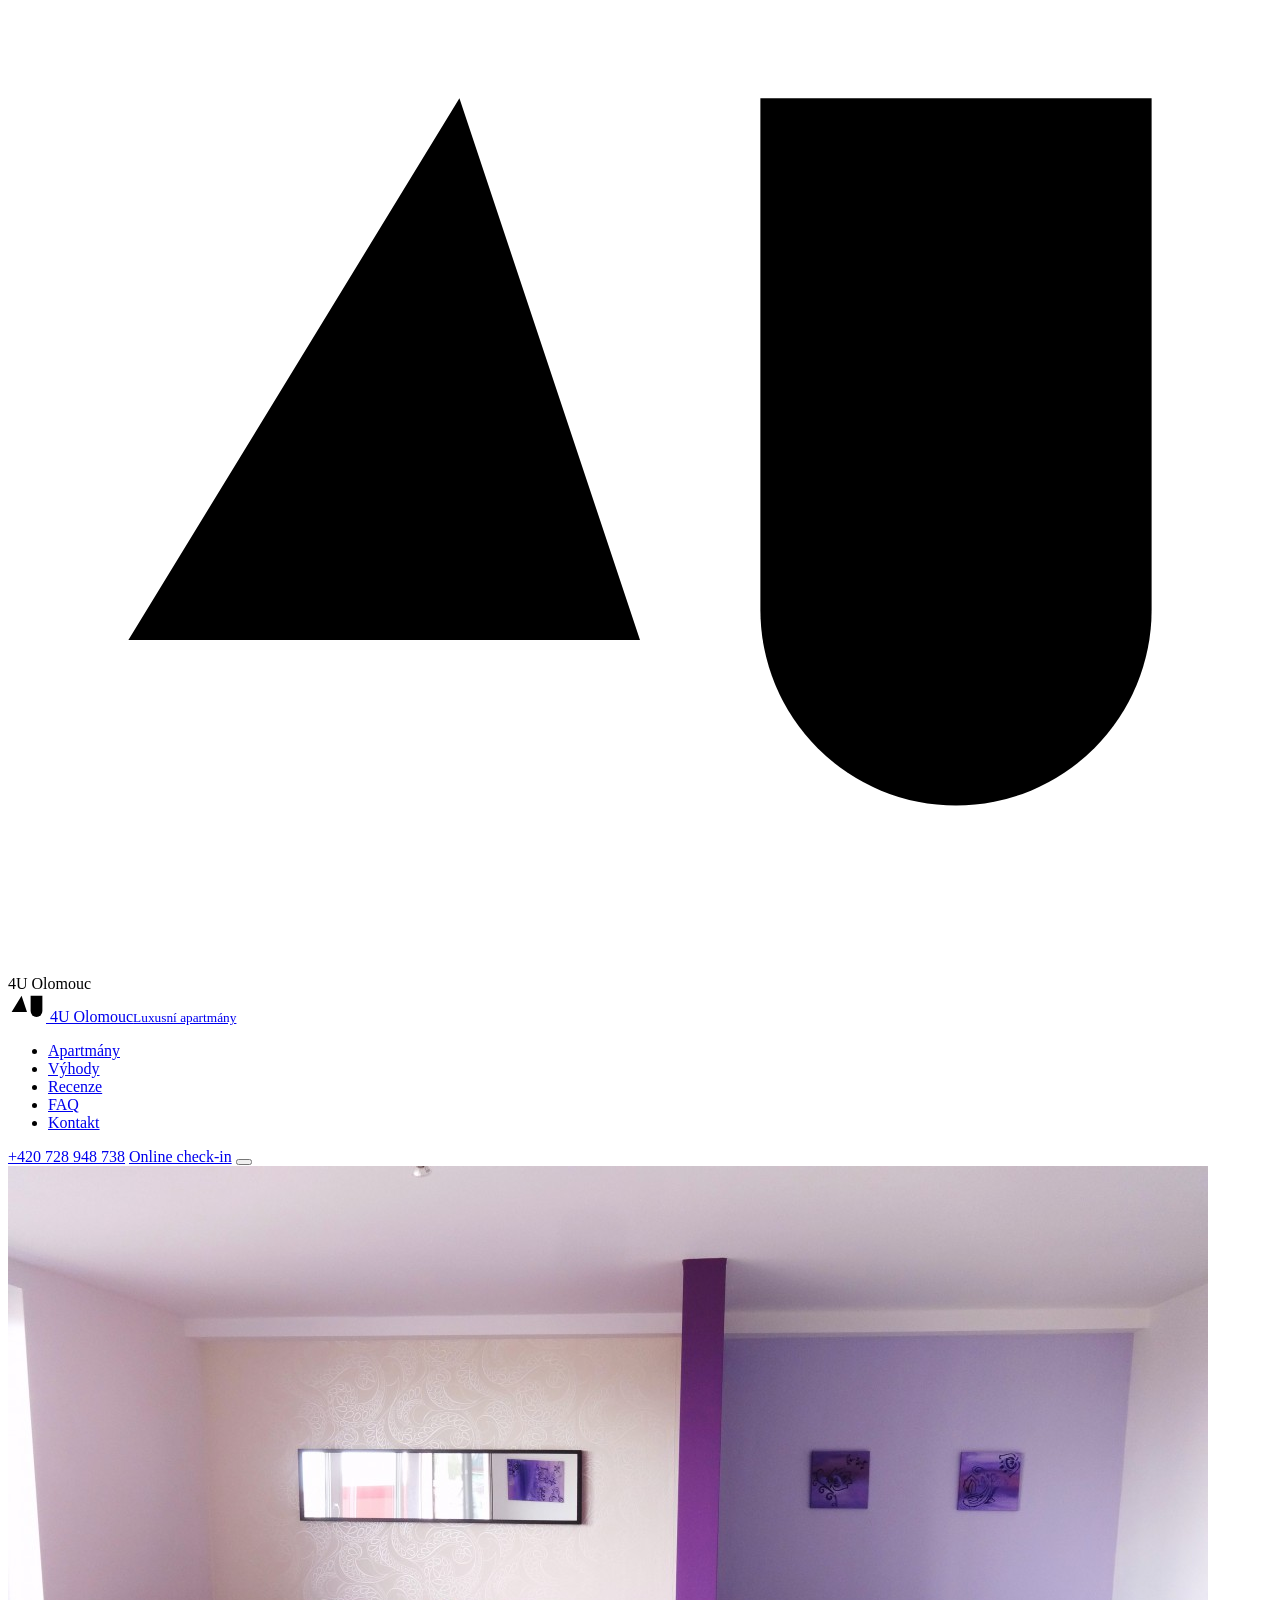
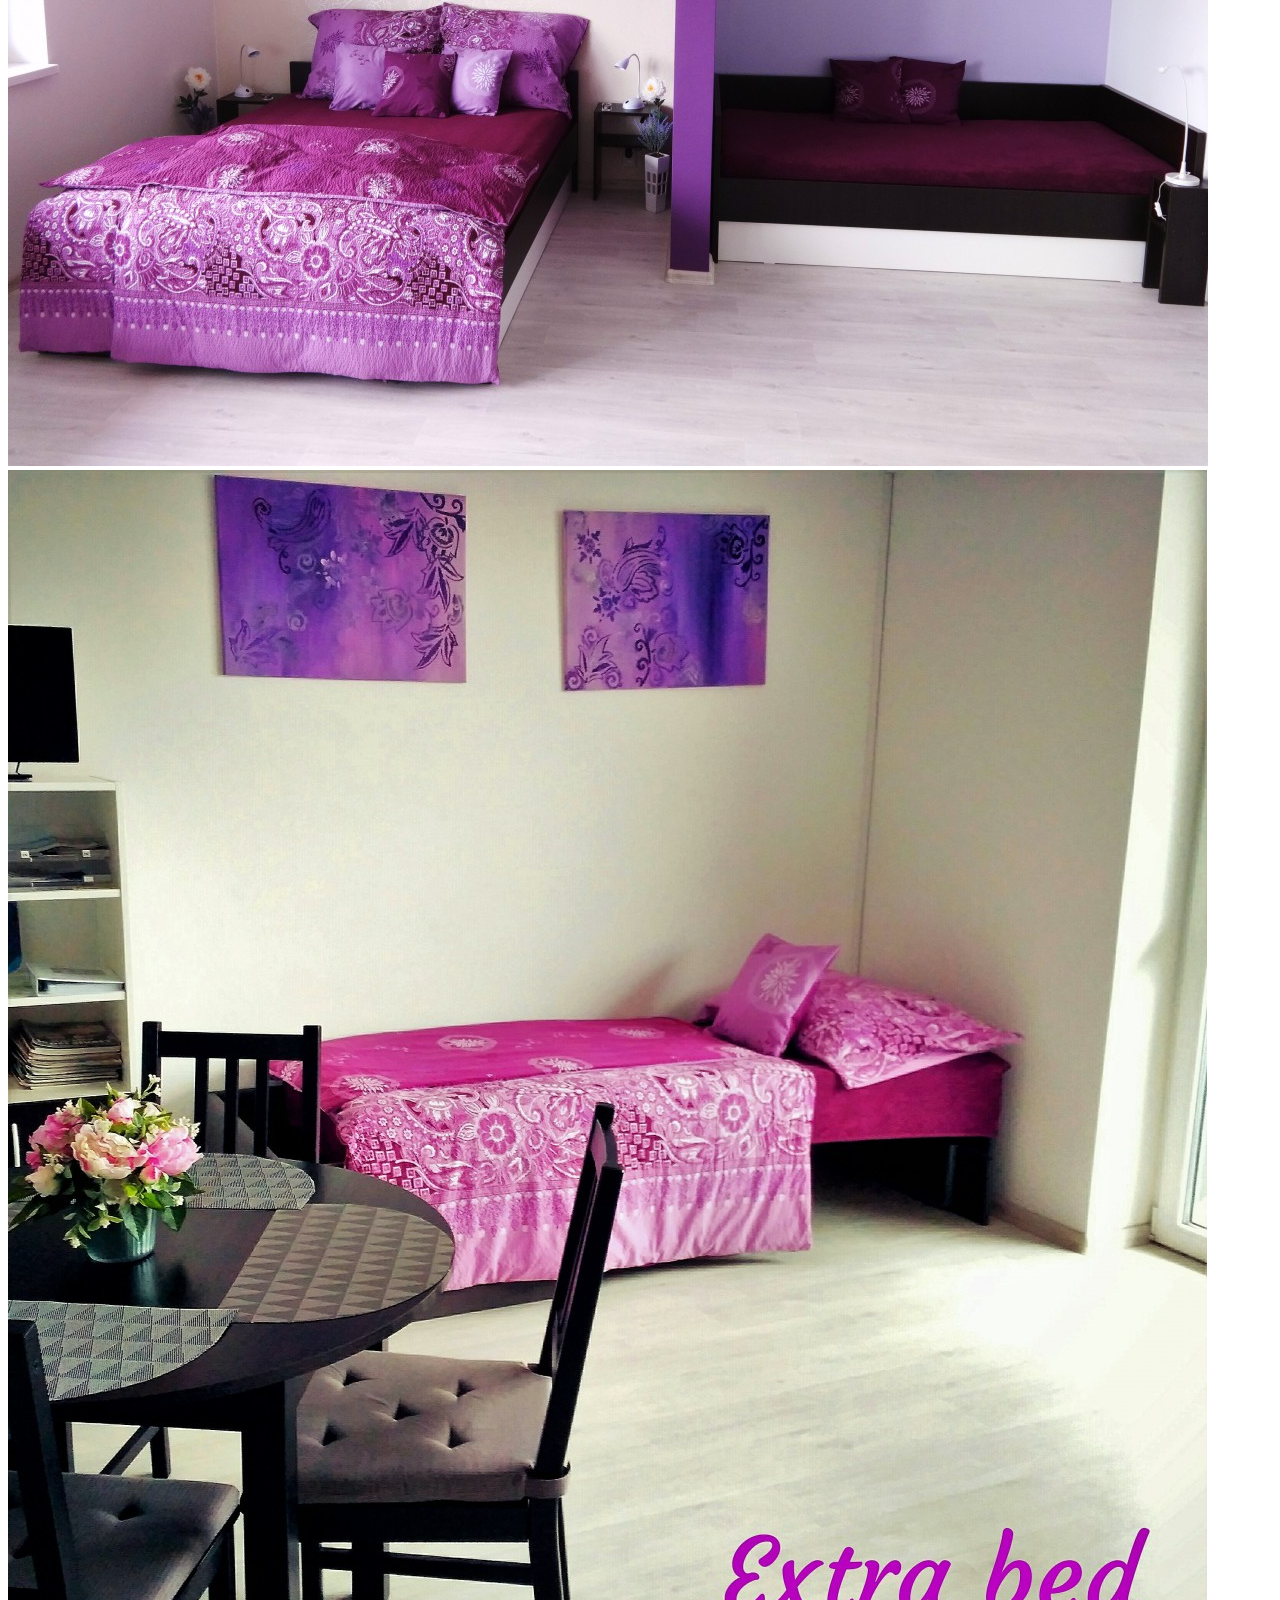
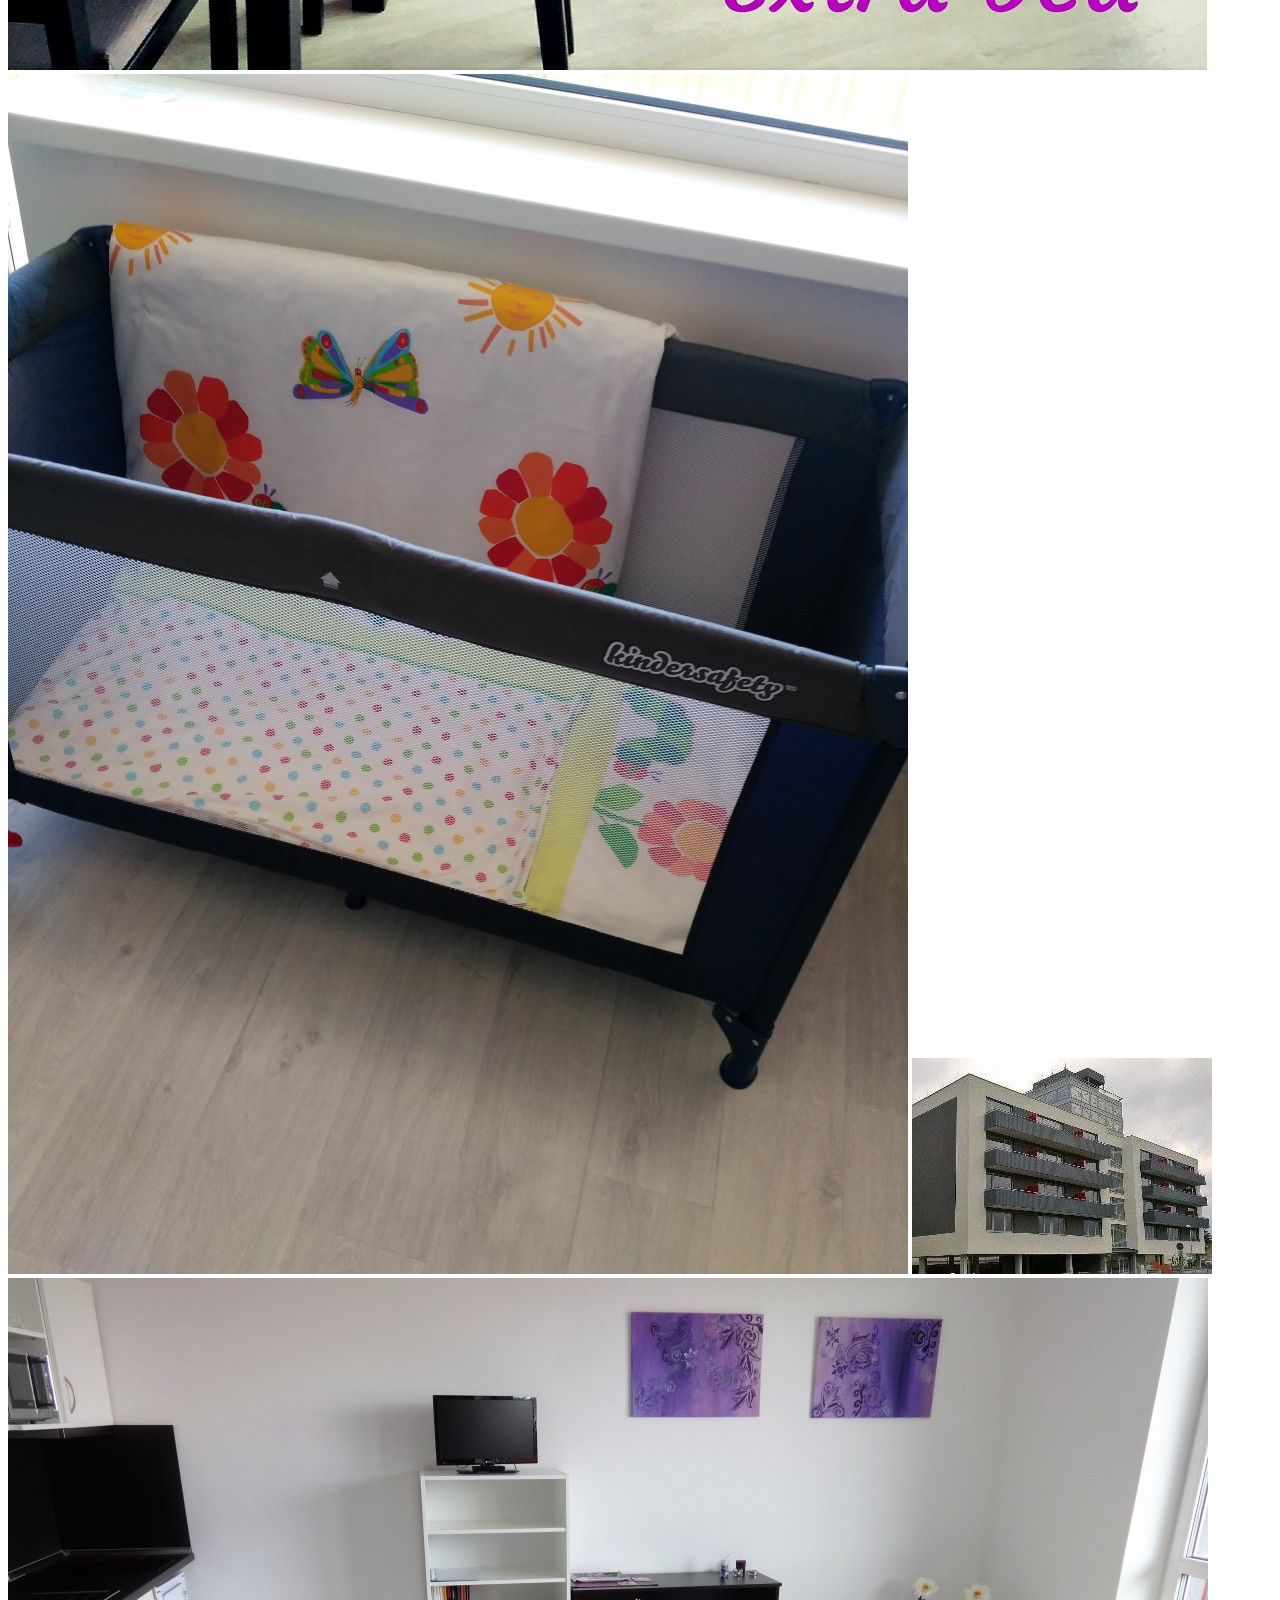
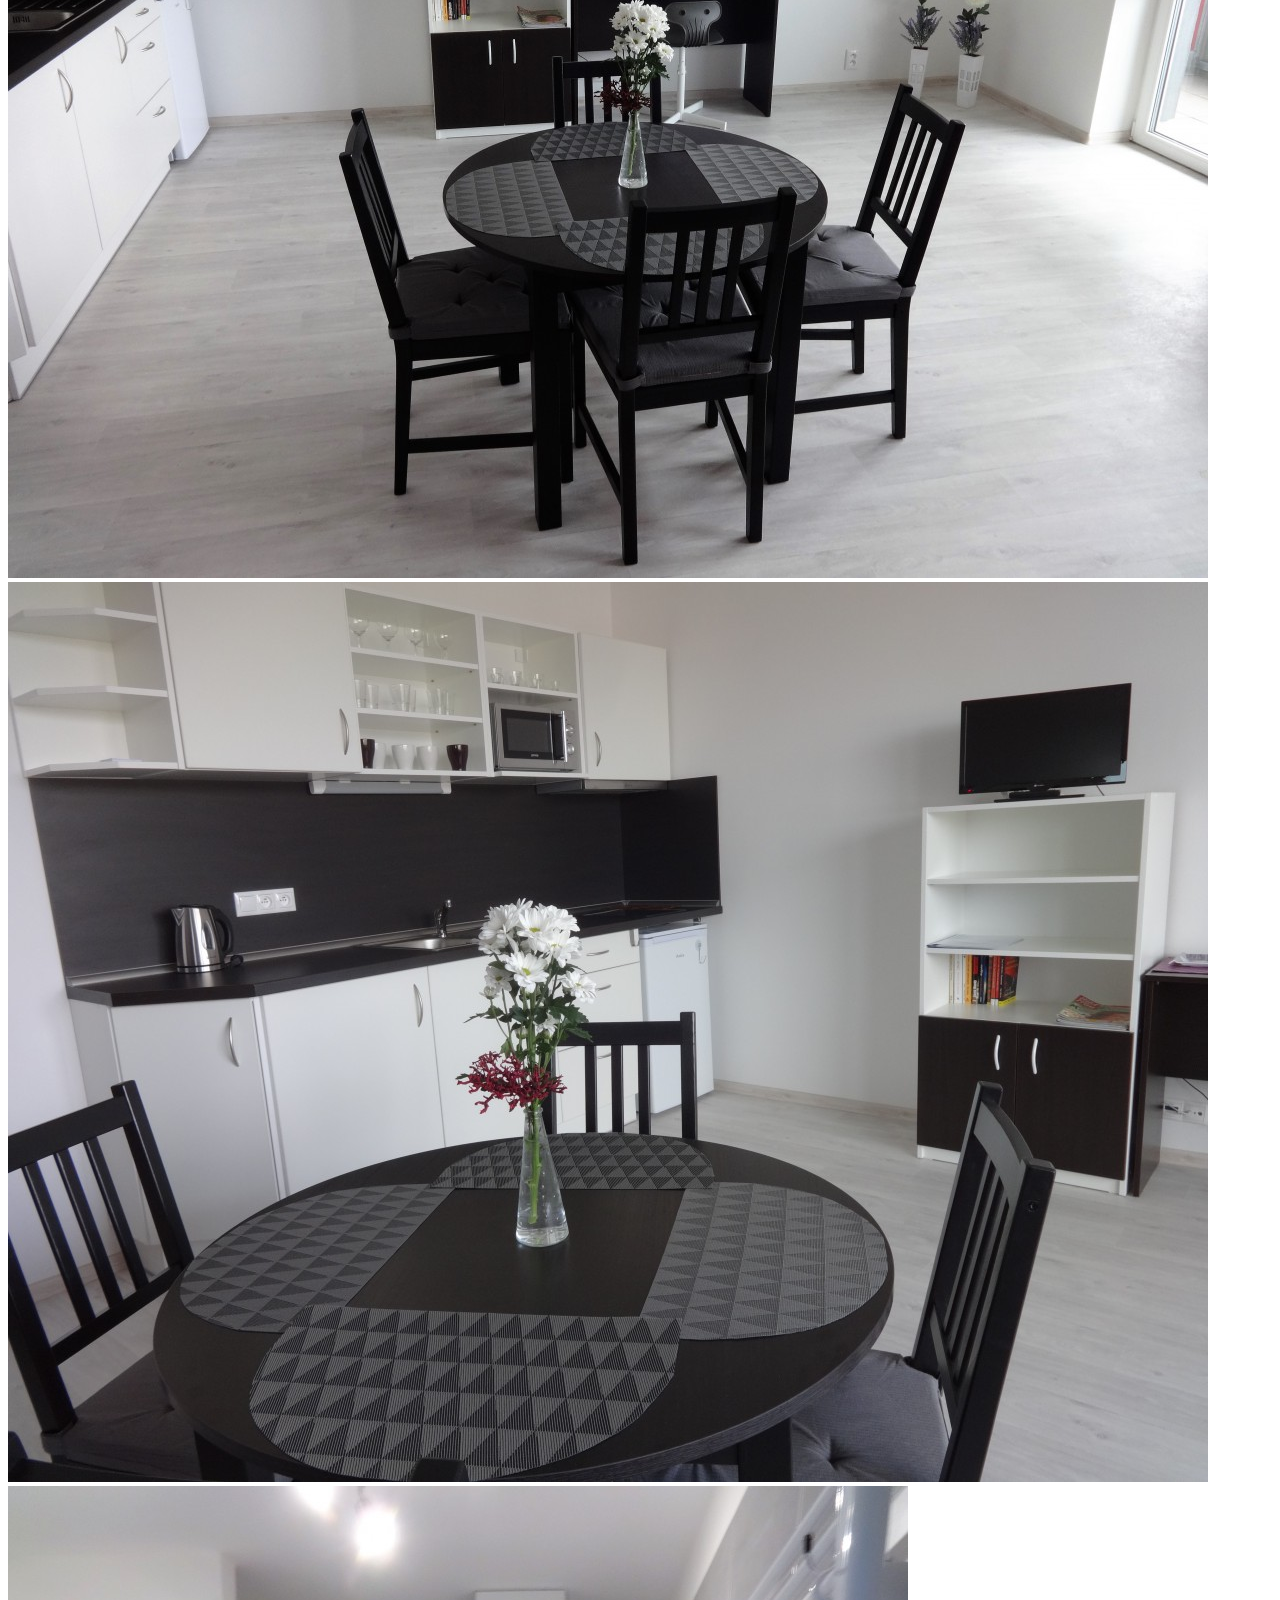
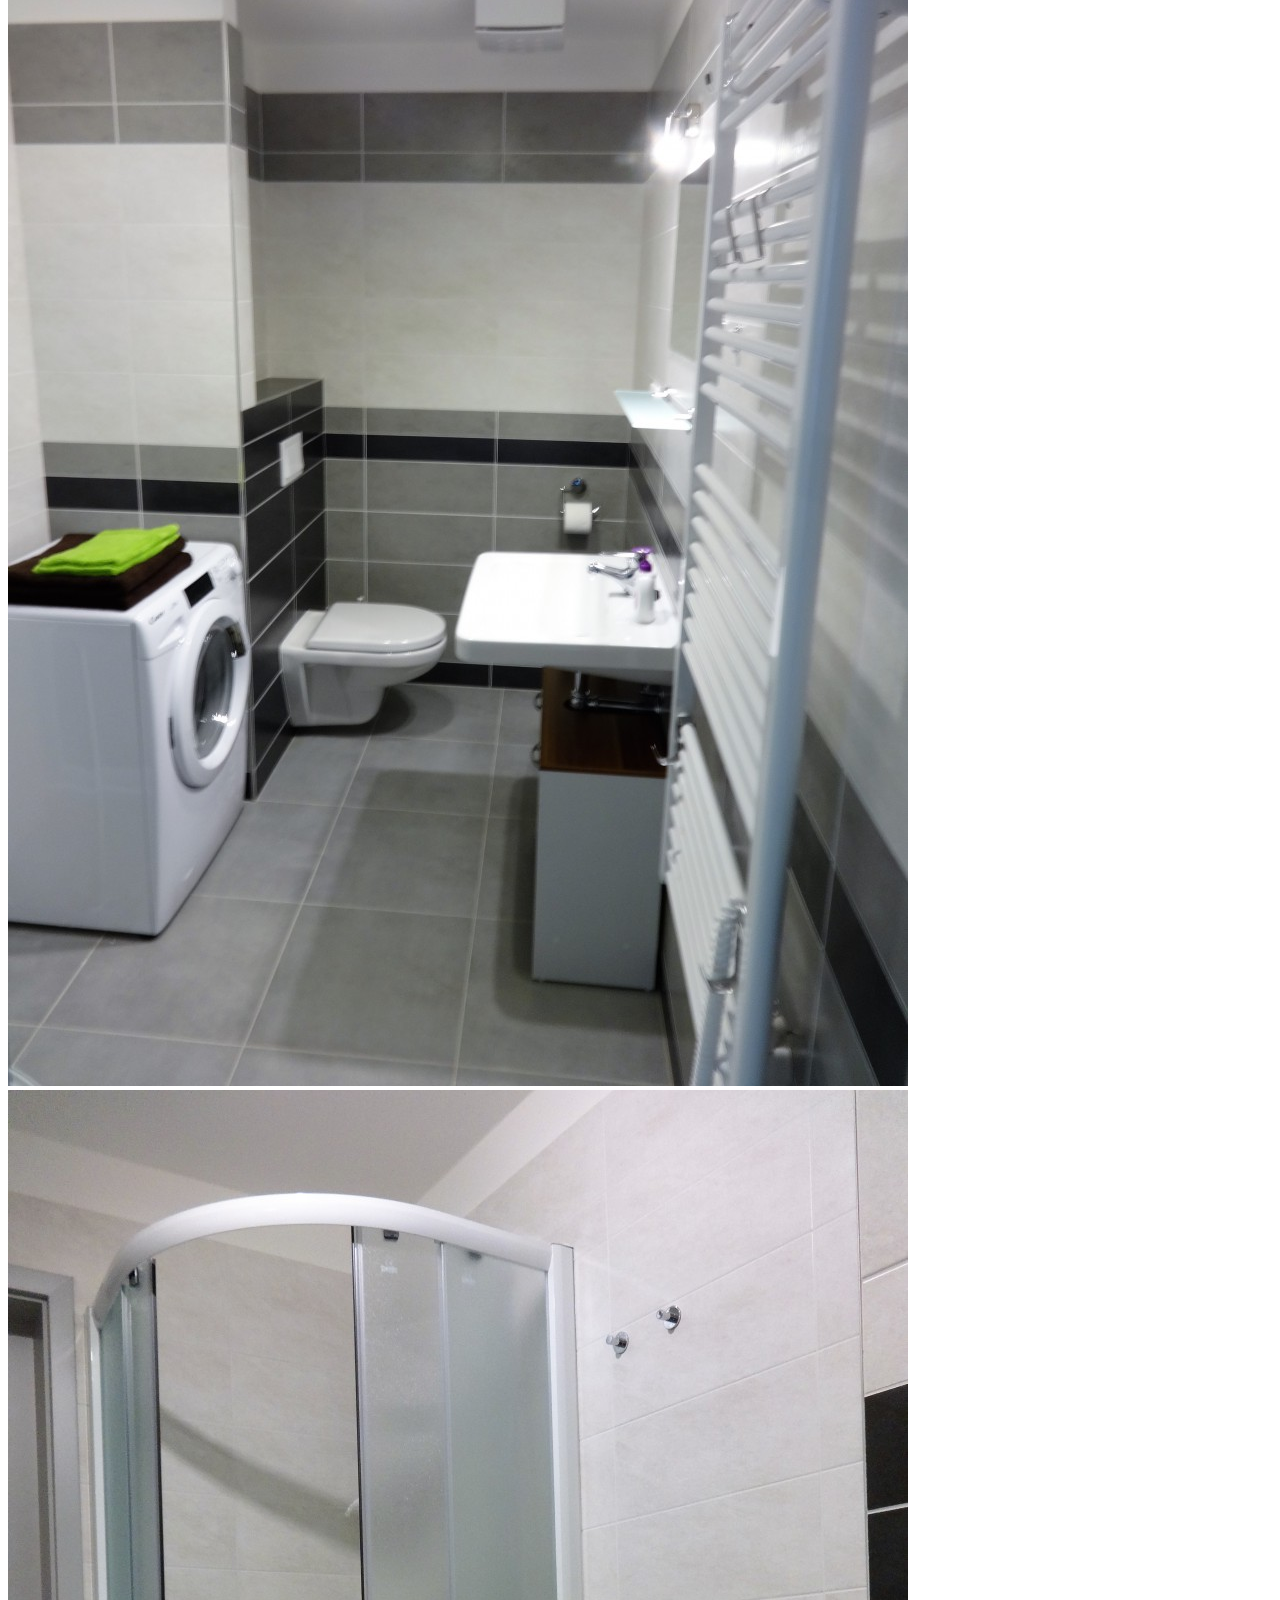
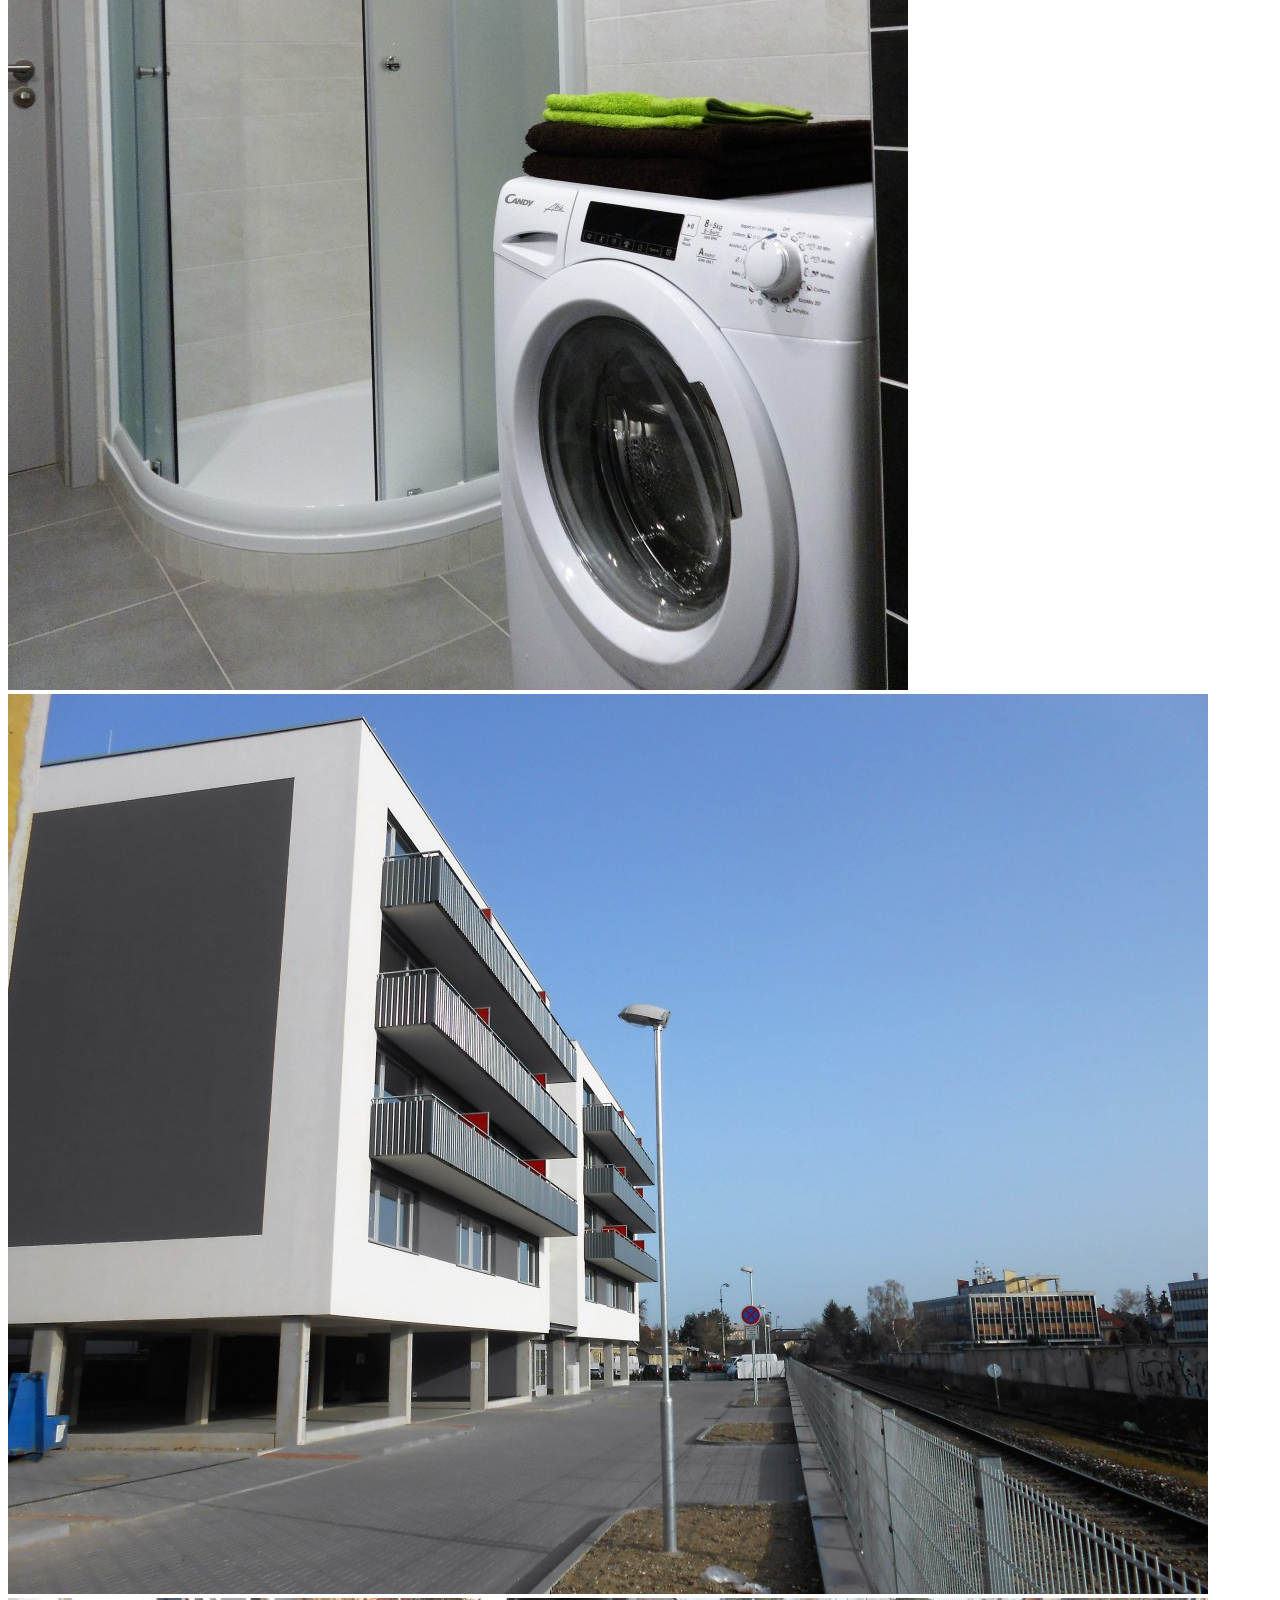
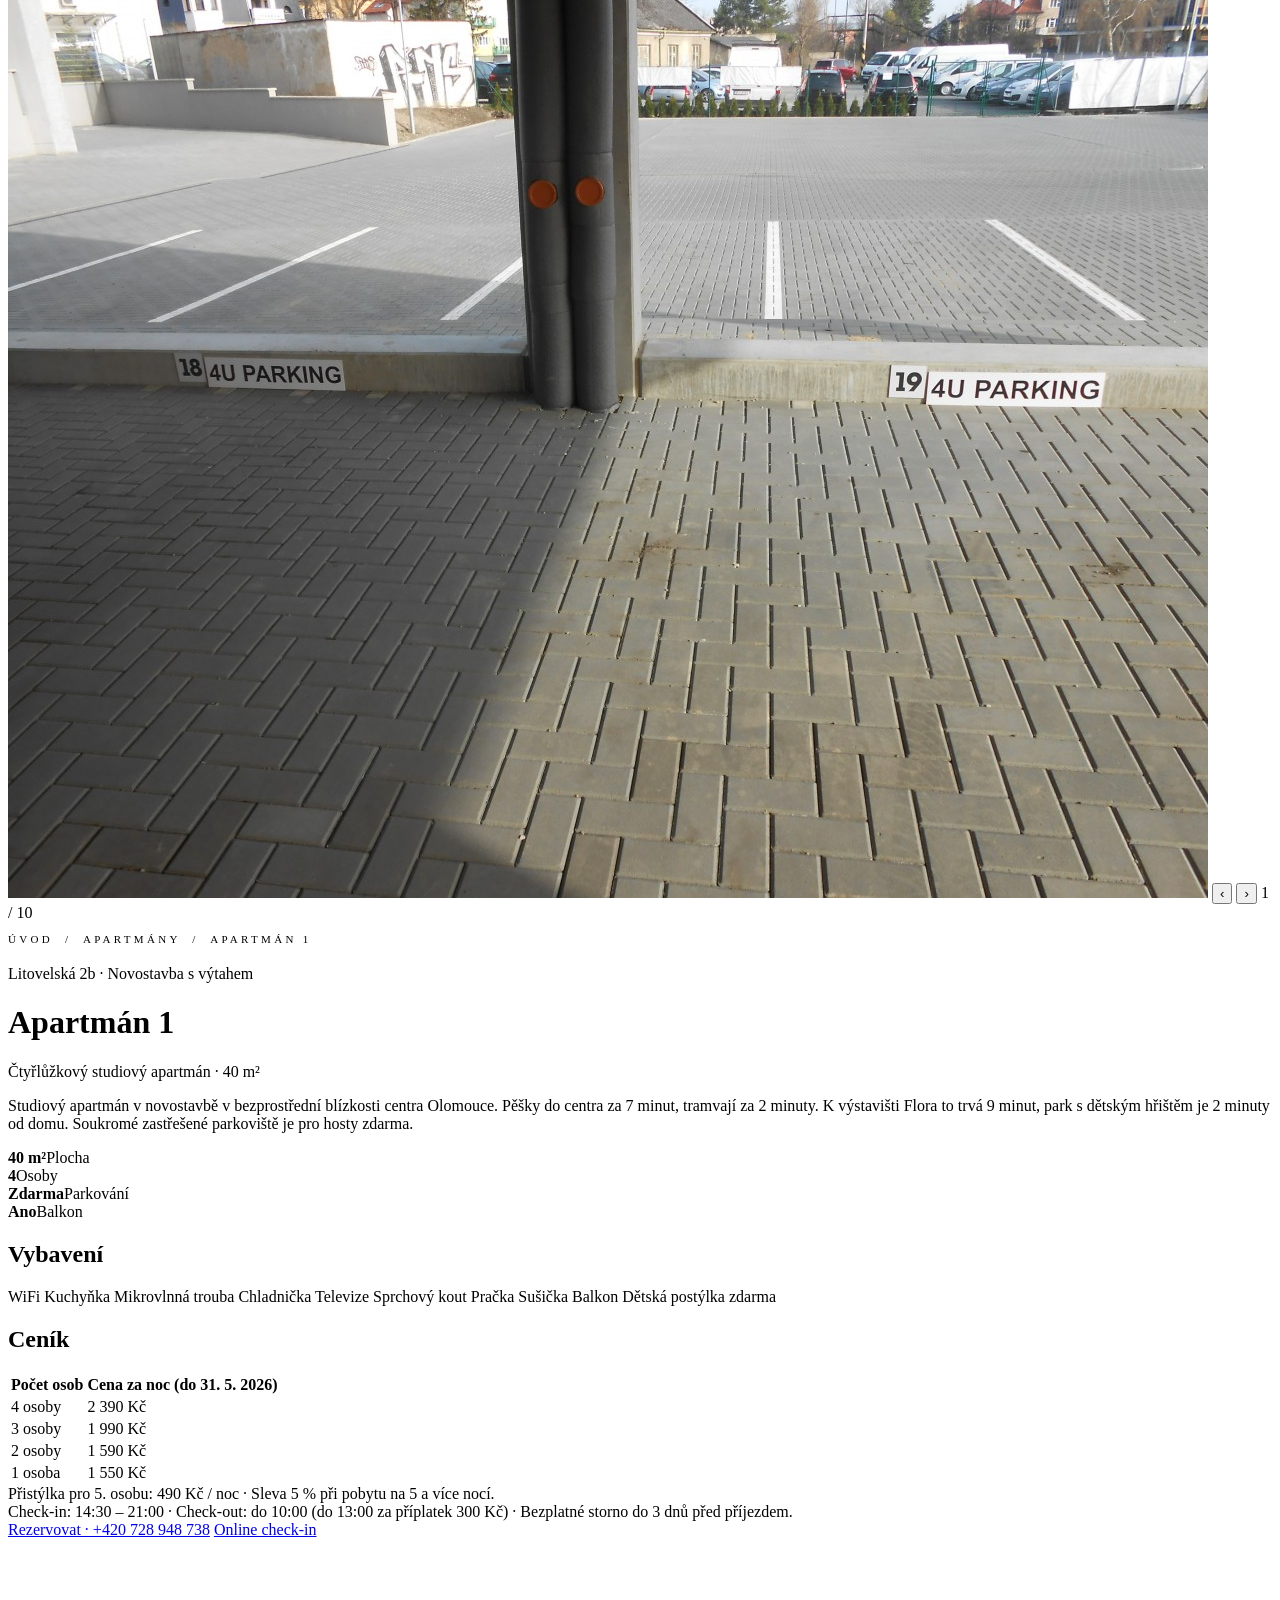
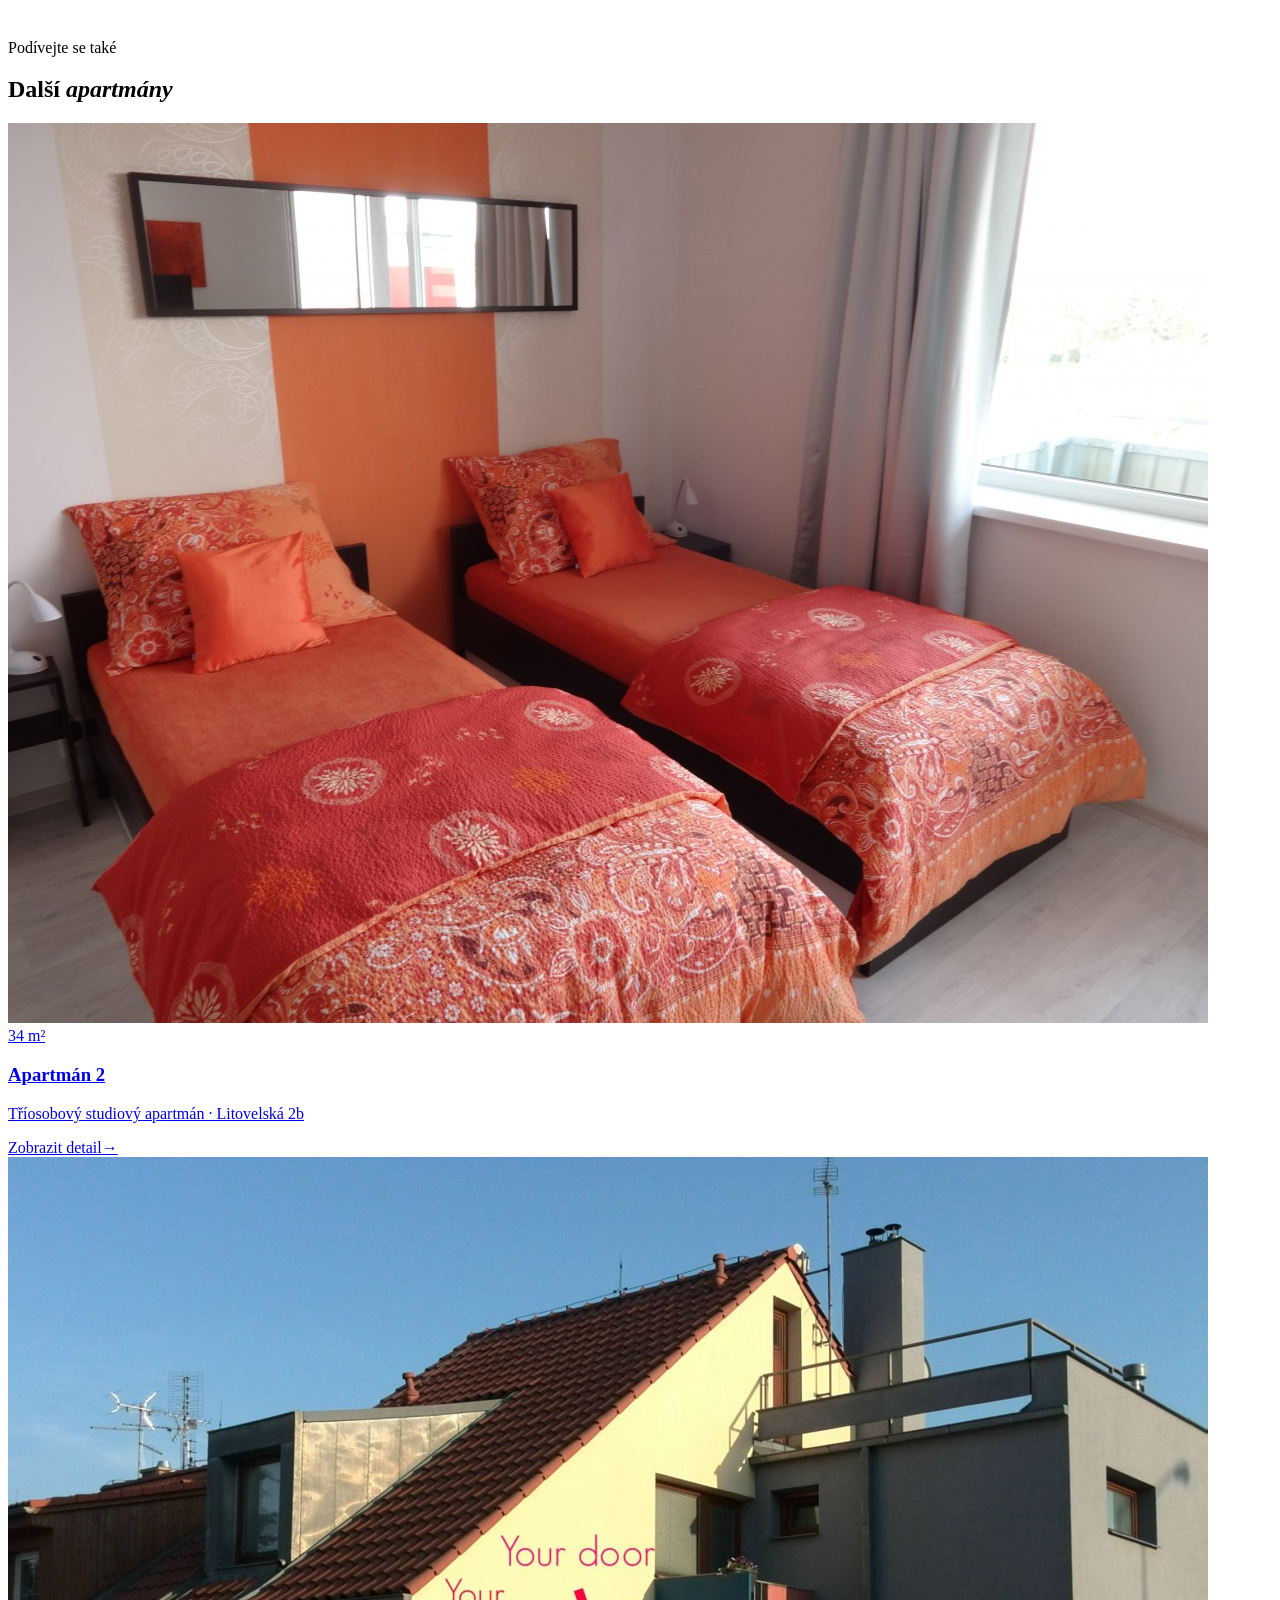
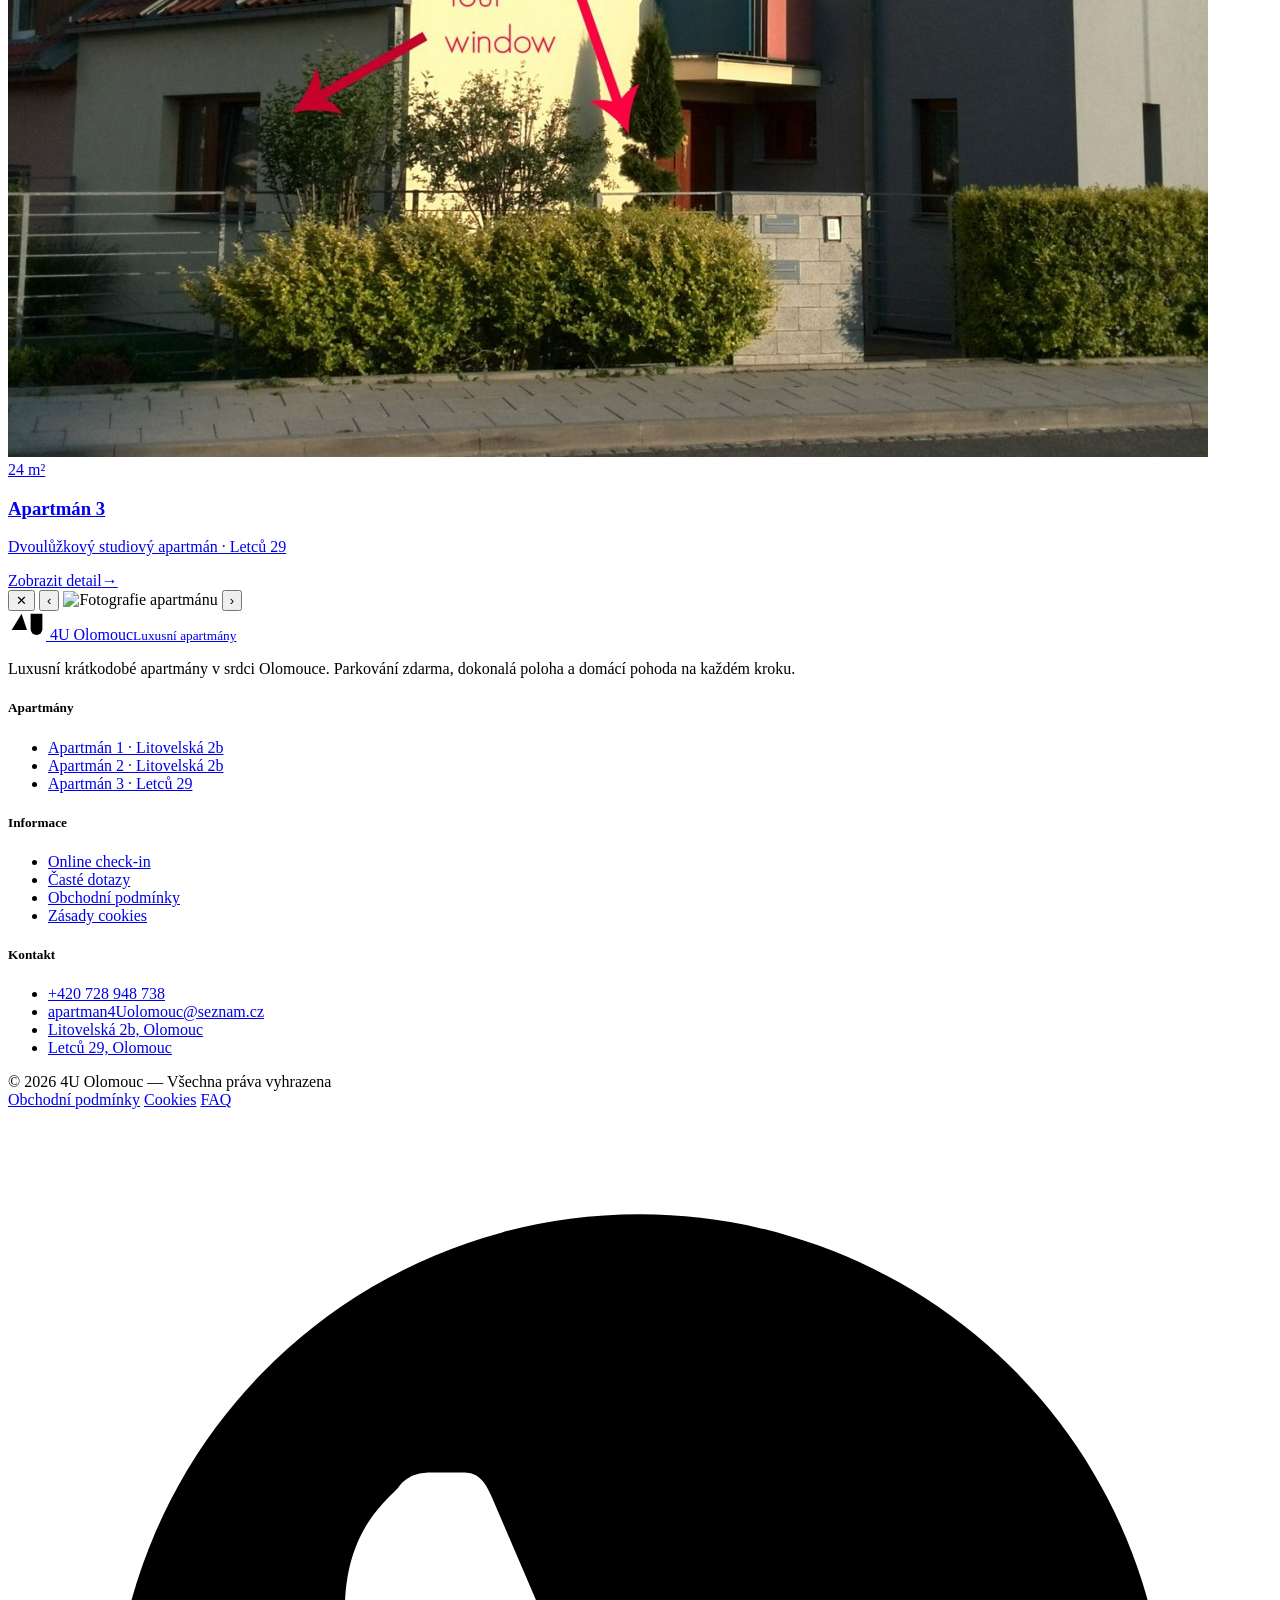
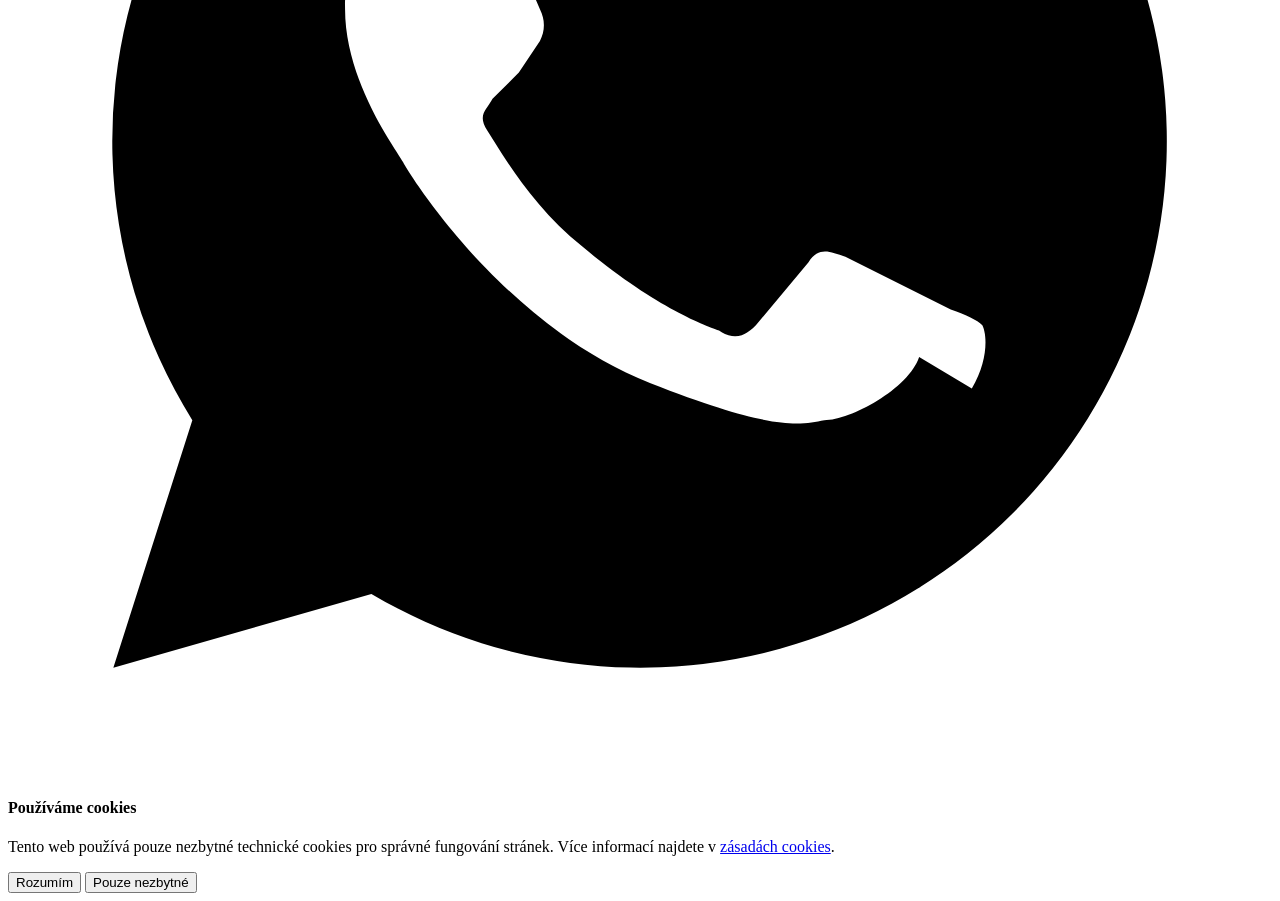
==== apartman1.html @ d6250c7e "Add files via upload" ====
<!DOCTYPE html>
<html lang="cs">
<head>
<meta charset="UTF-8">
<meta name="viewport" content="width=device-width, initial-scale=1.0">
<title>Apartmán 1 — Litovelská 2b | 4U Olomouc</title>
<meta name="description" content="Čtyřlůžkový studiový apartmán 40 m² v novostavbě na Litovelské 2b v Olomouci. Balkon, parkování zdarma, centrum do 7 minut.">
<link rel="preconnect" href="https://fonts.googleapis.com">
<link rel="preconnect" href="https://fonts.gstatic.com" crossorigin>
<link href="https://fonts.googleapis.com/css2?family=Cormorant+Garamond:ital,wght@0,300;0,400;0,500;0,600;1,300;1,400&family=Jost:wght@300;400;500&display=swap" rel="stylesheet">
<link rel="stylesheet" href="css/style.css">
</head>
<body>

<!-- ═══ PRELOADER ═══ -->
<div id="loader" aria-hidden="true">
  <div class="loader-mark">
    <svg viewBox="0 0 84 64" aria-hidden="true">
      <path d="M30 6 L8 42 H42 M30 6 V58"/>
      <path d="M50 6 V40 a13 13 0 0 0 26 0 V6"/>
    </svg>
  </div>
  <div class="loader-word">4U Olomouc</div>
  <div class="loader-bar"></div>
</div>

<!-- ═══ NAV ═══ -->
<header>
  <div class="nav">
    <a href="index.html" class="brand" aria-label="4U Olomouc — úvod">
      <span class="mono">
        <svg viewBox="0 0 84 64" width="38" height="29" aria-hidden="true">
          <path d="M30 6 L8 42 H42 M30 6 V58"/>
          <path d="M50 6 V40 a13 13 0 0 0 26 0 V6"/>
        </svg>
      </span>
      <span class="brand-name">4U Olomouc<small>Luxusní apartmány</small></span>
    </a>
    <ul class="nav-menu" id="navMenu">
      <li><a href="index.html#apartmany" class="active">Apartmány</a></li>
      <li><a href="index.html#vyhody">Výhody</a></li>
      <li><a href="index.html#recenze">Recenze</a></li>
      <li><a href="faq.html">FAQ</a></li>
      <li><a href="index.html#kontakt">Kontakt</a></li>
    </ul>
    <div class="nav-actions">
      <a class="nav-tel" href="tel:+420728948738">+420 728 948 738</a>
      <a class="btn" href="checkinolomouc.html">Online check-in</a>
      <button class="burger" id="burger" aria-label="Otevřít menu" aria-expanded="false">
        <span></span><span></span><span></span>
      </button>
    </div>
  </div>
</header>

<!-- ═══ DETAIL ═══ -->
<main>
  <div class="wrap">
    <div class="detail-grid">

      <div class="gallery rv">
        <div class="gal-main" id="galMain" aria-label="Fotogalerie — klikněte pro zvětšení">
        <img src="img/apartman01/1.jpg" alt="Apartmán 1 — fotografie 1" class="on">
        <img src="img/apartman01/2.jpg" alt="Apartmán 1 — fotografie 2">
        <img src="img/apartman01/3.jpg" alt="Apartmán 1 — fotografie 3">
        <img src="img/apartman01/4.jpg" alt="Apartmán 1 — fotografie 4">
        <img src="img/apartman01/5.jpg" alt="Apartmán 1 — fotografie 5">
        <img src="img/apartman01/6.jpg" alt="Apartmán 1 — fotografie 6">
        <img src="img/apartman01/7.jpg" alt="Apartmán 1 — fotografie 7">
        <img src="img/apartman01/8.jpg" alt="Apartmán 1 — fotografie 8">
        <img src="img/apartman01/9.jpg" alt="Apartmán 1 — fotografie 9">
        <img src="img/apartman01/10.jpg" alt="Apartmán 1 — fotografie 10">
          <button class="gal-nav prev" onclick="galMove(-1)" aria-label="Předchozí fotografie">‹</button>
          <button class="gal-nav next" onclick="galMove(1)" aria-label="Další fotografie">›</button>
          <span class="gal-count" id="galCount">1 / 10</span>
        </div>
        <div class="gal-thumbs" id="galThumbs"></div>
      </div>

      <div class="rv rv-d2">
        <p class="crumbs" style="font-size:11px;letter-spacing:.3em;text-transform:uppercase;color:var(--muted);margin-bottom:20px;"><a href="index.html" style="text-decoration:none;color:inherit;">Úvod</a> &nbsp;/&nbsp; <a href="index.html#apartmany" style="text-decoration:none;color:inherit;">Apartmány</a> &nbsp;/&nbsp; Apartmán 1</p>
        <div class="d-eyebrow">Litovelská 2b · Novostavba s výtahem</div>
        <h1 class="d-title">Apartmán 1</h1>
        <p class="d-sub">Čtyřlůžkový studiový apartmán · 40 m²</p>
        <p class="d-desc">Studiový apartmán v novostavbě v bezprostřední blízkosti centra Olomouce. Pěšky do centra za 7 minut, tramvají za 2 minuty. K výstavišti Flora to trvá 9 minut, park s dětským hřištěm je 2 minuty od domu. Soukromé zastřešené parkoviště je pro hosty zdarma.</p>

        <div class="d-specs">
          <div class="d-spec"><b>40 m²</b><span>Plocha</span></div>
          <div class="d-spec"><b>4</b><span>Osoby</span></div>
          <div class="d-spec"><b>Zdarma</b><span>Parkování</span></div>
          <div class="d-spec"><b>Ano</b><span>Balkon</span></div>
        </div>

        <h2 class="d-h">Vybavení</h2>
        <div class="amen">
          <span>WiFi</span>
          <span>Kuchyňka</span>
          <span>Mikrovlnná trouba</span>
          <span>Chladnička</span>
          <span>Televize</span>
          <span>Sprchový kout</span>
          <span>Pračka</span>
          <span>Sušička</span>
          <span>Balkon</span>
          <span>Dětská postýlka zdarma</span>
        </div>

        <h2 class="d-h">Ceník</h2>
        <table class="prices">
          <thead><tr><th>Počet osob</th><th style="text-align:right;">Cena za noc (do 31. 5. 2026)</th></tr></thead>
          <tbody>
            <tr><td>4 osoby</td><td>2 390 Kč</td></tr>
            <tr><td>3 osoby</td><td>1 990 Kč</td></tr>
            <tr><td>2 osoby</td><td>1 590 Kč</td></tr>
            <tr><td>1 osoba</td><td>1 550 Kč</td></tr>
          </tbody>
        </table>
        <div class="d-notes">Přistýlka pro 5. osobu: 490 Kč / noc · Sleva 5 % při pobytu na 5 a více nocí.<br>Check-in: 14:30 – 21:00 · Check-out: do 10:00 (do 13:00 za příplatek 300 Kč) · Bezplatné storno do 3 dnů před příjezdem.</div>

        <div class="d-cta">
          <a href="tel:+420728948738" class="btn">Rezervovat · +420 728 948 738</a>
          <a href="checkinolomouc.html" class="btn ghost">Online check-in</a>
        </div>
      </div>

    </div>
  </div>

  <!-- ═══ DALŠÍ APARTMÁNY ═══ -->
  <section class="other-apts" style="margin-top:100px;">
    <div class="wrap">
      <div class="sec-head left rv">
        <div class="sec-eyebrow">Podívejte se také</div>
        <h2 class="sec-title">Další <em>apartmány</em></h2>
        <div class="sec-rule"></div>
      </div>
      <div class="apt-grid" style="grid-template-columns:repeat(2,1fr);max-width:940px;">
      <a href="apartman2.html" class="apt-card rv rv-d1">
        <div class="apt-card-media">
          <img src="img/apartman02/1.jpg" alt="Apartmán 2" loading="lazy">
          <span class="apt-tag">34 m²</span>
        </div>
        <div class="apt-card-body">
          <h3>Apartmán 2</h3>
          <p class="apt-sub">Tříosobový studiový apartmán · Litovelská 2b</p>
        </div>
        <div class="apt-card-cta"><span>Zobrazit detail</span><span>→</span></div>
      </a>
      <a href="apartman3.html" class="apt-card rv rv-d2">
        <div class="apt-card-media">
          <img src="img/apartman03/1.jpg" alt="Apartmán 3" loading="lazy">
          <span class="apt-tag">24 m²</span>
        </div>
        <div class="apt-card-body">
          <h3>Apartmán 3</h3>
          <p class="apt-sub">Dvoulůžkový studiový apartmán · Letců 29</p>
        </div>
        <div class="apt-card-cta"><span>Zobrazit detail</span><span>→</span></div>
      </a>
      </div>
    </div>
  </section>
</main>

<!-- ═══ LIGHTBOX ═══ -->
<div class="lightbox" id="lightbox" role="dialog" aria-label="Fotogalerie">
  <button class="lb-x" onclick="lbClose()" aria-label="Zavřít">✕</button>
  <button class="lb-nav prev" onclick="lbMove(-1)" aria-label="Předchozí">‹</button>
  <img src="" alt="Fotografie apartmánu" id="lbImg">
  <button class="lb-nav next" onclick="lbMove(1)" aria-label="Další">›</button>
  <span class="lb-count" id="lbCount"></span>
</div>

<!-- ═══ FOOTER ═══ -->
<footer>
  <div class="foot-top">
    <div>
      <a href="index.html" class="foot-brand">
        <span class="mono">
          <svg viewBox="0 0 84 64" width="38" height="29" aria-hidden="true">
          <path d="M30 6 L8 42 H42 M30 6 V58"/>
          <path d="M50 6 V40 a13 13 0 0 0 26 0 V6"/>
        </svg>
        </span>
        <span class="brand-name">4U Olomouc<small>Luxusní apartmány</small></span>
      </a>
      <p class="foot-desc">Luxusní krátkodobé apartmány v srdci Olomouce. Parkování zdarma, dokonalá poloha a domácí pohoda na každém kroku.</p>
    </div>
    <div class="foot-col">
      <h5>Apartmány</h5>
      <ul>
        <li><a href="apartman1.html">Apartmán 1 · Litovelská 2b</a></li>
        <li><a href="apartman2.html">Apartmán 2 · Litovelská 2b</a></li>
        <li><a href="apartman3.html">Apartmán 3 · Letců 29</a></li>
      </ul>
    </div>
    <div class="foot-col">
      <h5>Informace</h5>
      <ul>
        <li><a href="checkinolomouc.html">Online check-in</a></li>
        <li><a href="faq.html">Časté dotazy</a></li>
        <li><a href="obchodni-podminky.html">Obchodní podmínky</a></li>
        <li><a href="cookies.html">Zásady cookies</a></li>
      </ul>
    </div>
    <div class="foot-col">
      <h5>Kontakt</h5>
      <ul>
        <li><a href="tel:+420728948738">+420 728 948 738</a></li>
        <li><a href="mailto:apartman4Uolomouc@seznam.cz">apartman4Uolomouc@seznam.cz</a></li>
        <li><a href="https://maps.google.com/?q=Litovelská+2b+Olomouc" target="_blank" rel="noopener">Litovelská 2b, Olomouc</a></li>
        <li><a href="https://maps.google.com/?q=Letců+29+Olomouc" target="_blank" rel="noopener">Letců 29, Olomouc</a></li>
      </ul>
    </div>
  </div>
  <div class="foot-bottom">
    <div class="foot-bottom-in">
      <span>© <span id="year">2026</span> 4U Olomouc — Všechna práva vyhrazena</span>
      <div class="foot-legal">
        <a href="obchodni-podminky.html">Obchodní podmínky</a>
        <a href="cookies.html">Cookies</a>
        <a href="faq.html">FAQ</a>
      </div>
    </div>
  </div>
</footer>

<!-- ═══ WHATSAPP ═══ -->
<a href="https://wa.me/420728948738" target="_blank" rel="noopener" class="wa-float" aria-label="Napsat na WhatsApp">
  <svg viewBox="0 0 24 24"><path d="M12 2a10 10 0 0 0-8.5 15.3L2 22l4.9-1.4A10 10 0 1 0 12 2Zm5.3 14.1c-.2.6-1.3 1.2-1.8 1.2-.5.1-1 .2-3.3-.7-2.8-1.1-4.6-4-4.7-4.2-.1-.2-1.1-1.5-1.1-2.9s.7-2 1-2.3c.2-.3.5-.3.7-.3h.5c.2 0 .4 0 .6.5l.9 2.1c.1.2.1.4 0 .6l-.4.6-.5.5c-.1.2-.3.3-.1.6.2.3.8 1.4 1.8 2.2 1.3 1.1 2.3 1.5 2.6 1.6.3.2.5.1.7-.1l1-1.2c.2-.3.4-.2.7-.1l2 1c.3.1.5.2.6.3.1.2.1.7-.2 1.2Z"/></svg>
</a>

<!-- ═══ COOKIE BAR ═══ -->
<div class="cookiebar" id="cookiebar" role="dialog" aria-label="Nastavení cookies">
  <h4>Používáme cookies</h4>
  <p>Tento web používá pouze nezbytné technické cookies pro správné fungování stránek. Více informací najdete v <a href="cookies.html">zásadách cookies</a>.</p>
  <div class="row">
    <button class="btn" onclick="cookieChoice('accepted')">Rozumím</button>
    <button class="btn ghost" onclick="cookieChoice('necessary')">Pouze nezbytné</button>
  </div>
</div>

<script src="js/main.js"></script>
</body>
</html>
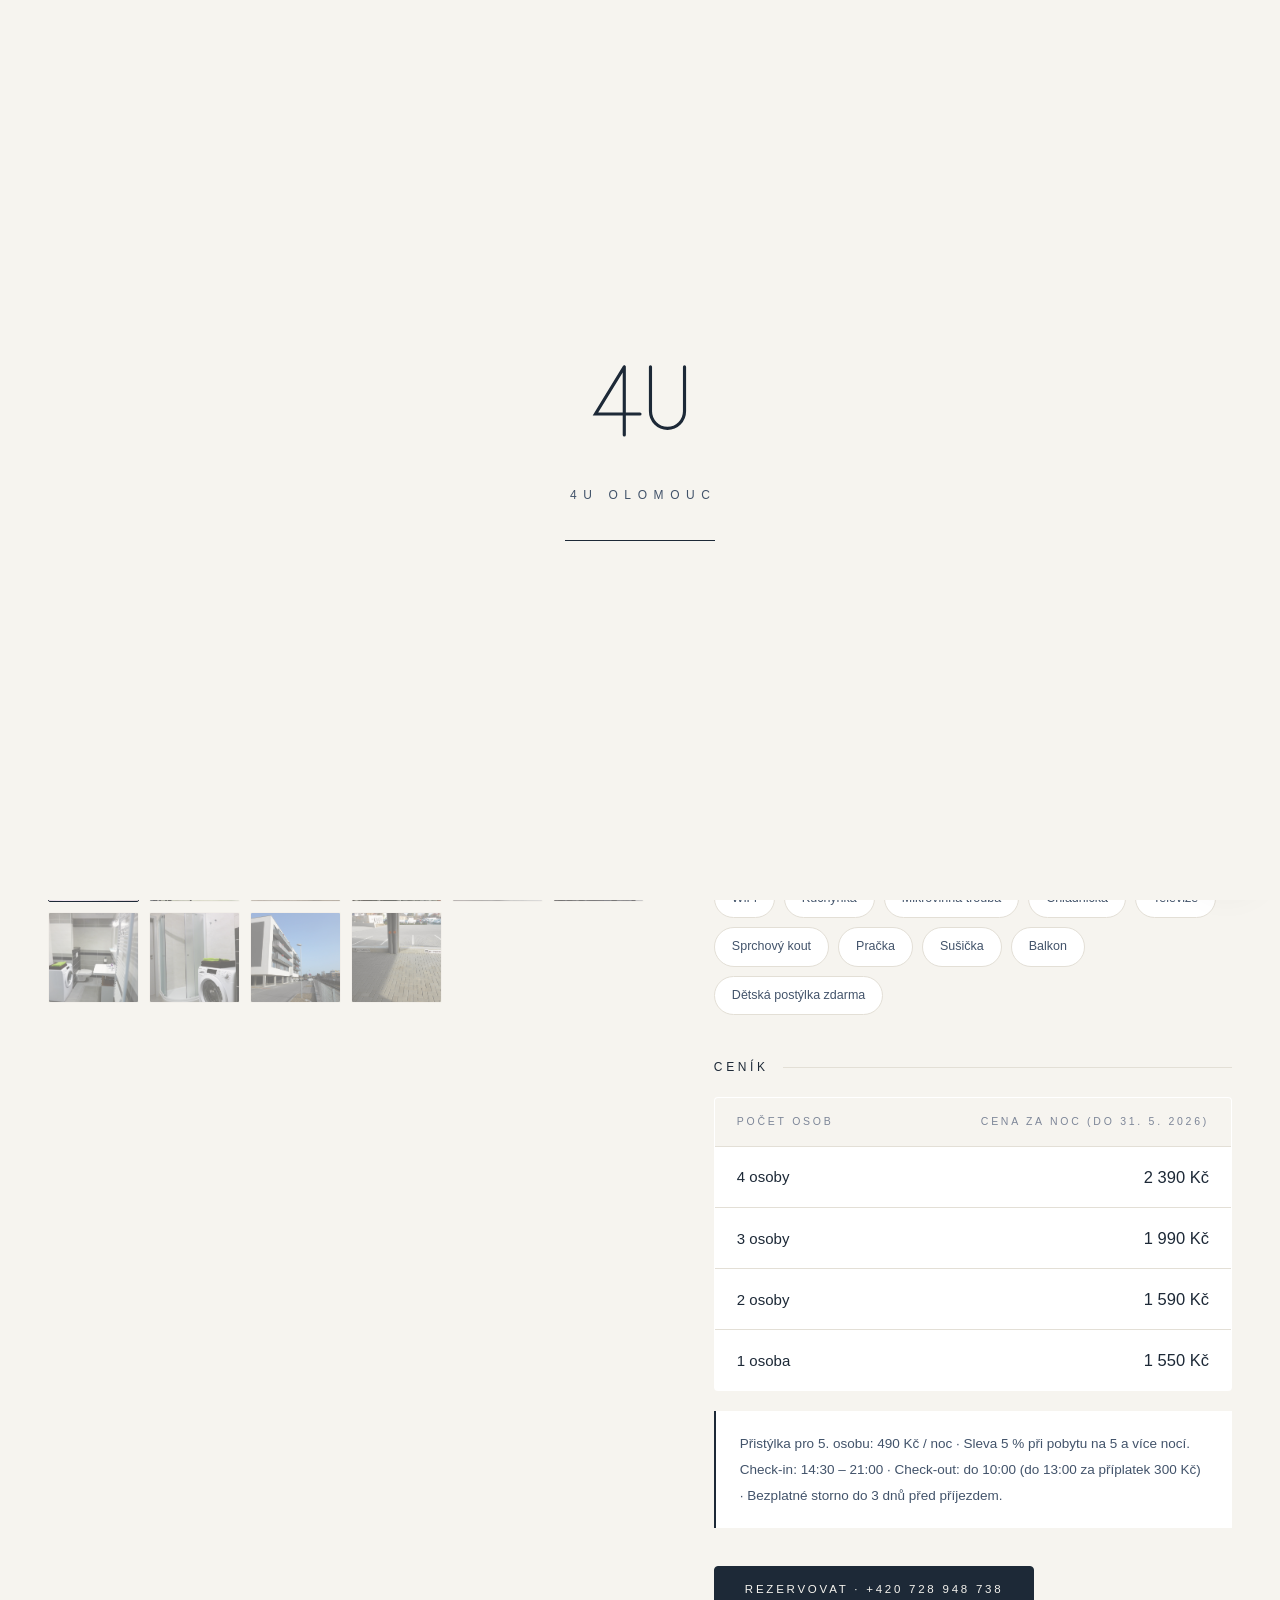
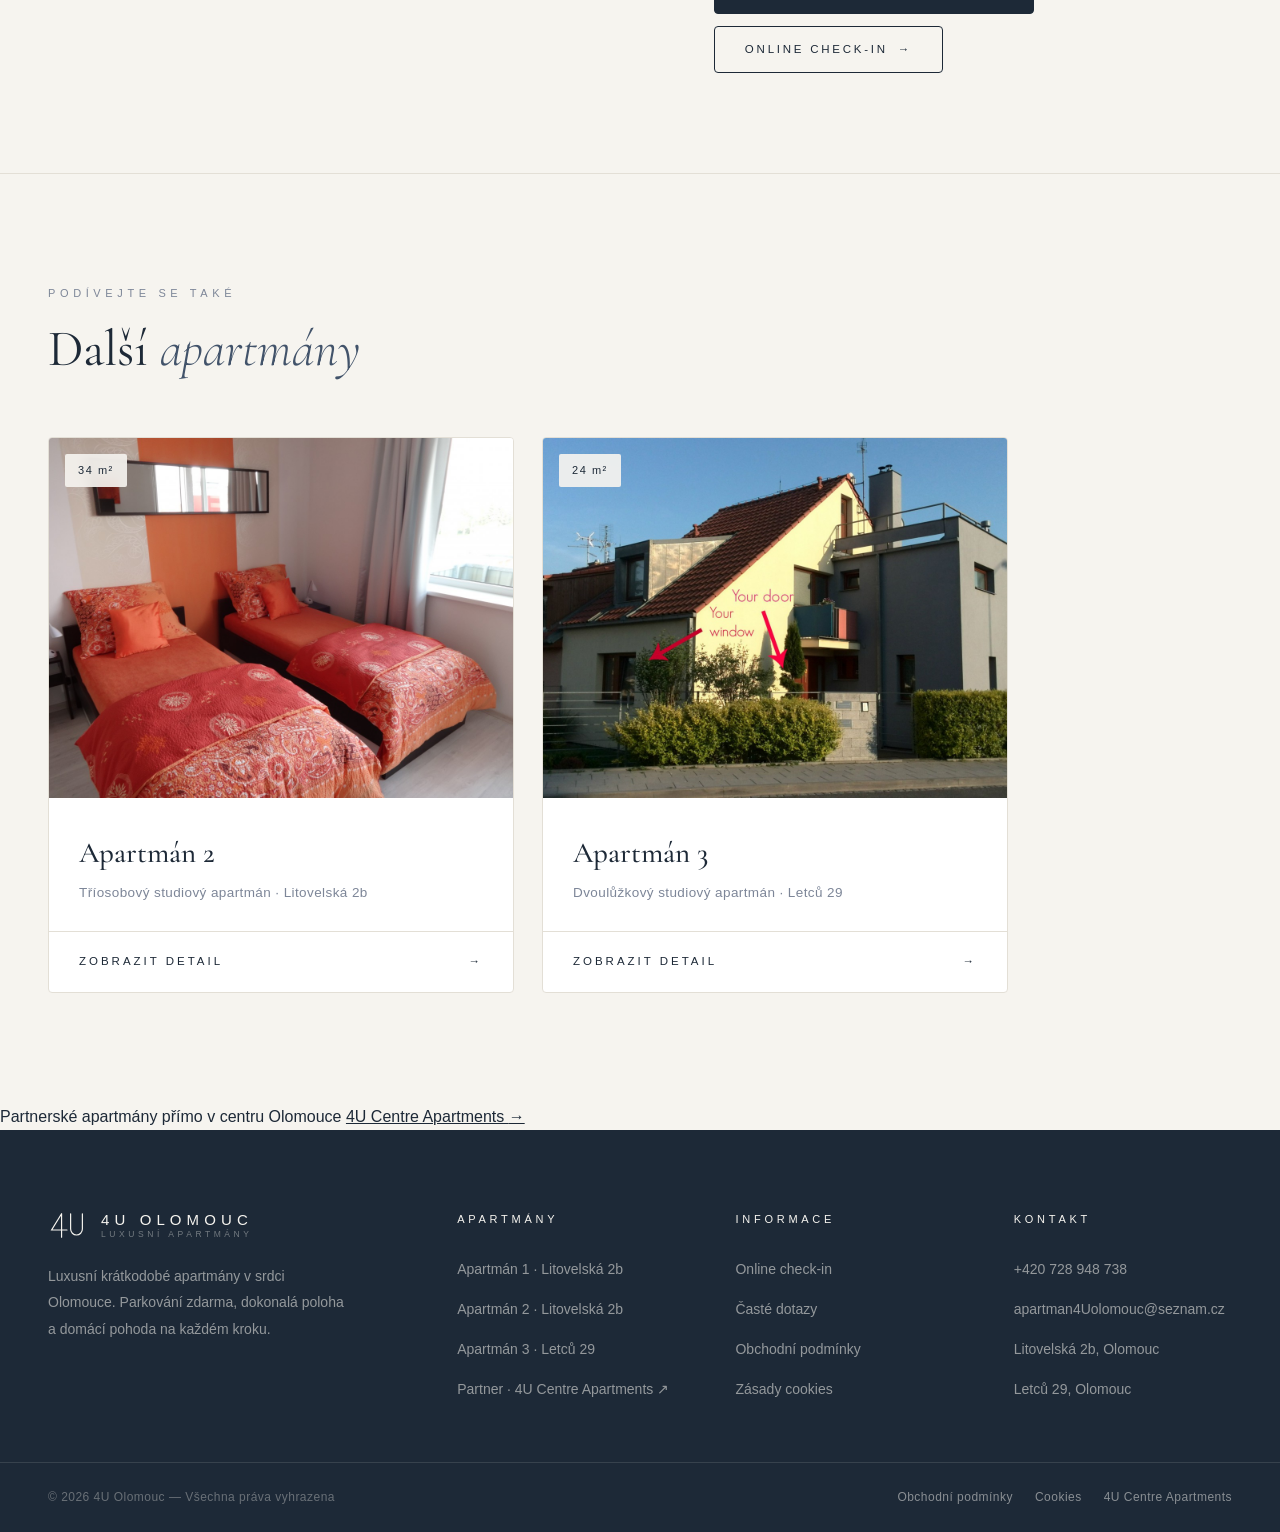
==== commit 5e5cda49: "Add files via upload" ====
--- a/apartman1.html
+++ b/apartman1.html
@@ -36,7 +36,7 @@
       </span>
       <span class="brand-name">4U Olomouc<small>Luxusní apartmány</small></span>
     </a>
-    <ul class="nav-menu" id="navMenu">
+    <ul class="nav-menu">
       <li><a href="index.html#apartmany" class="active">Apartmány</a></li>
       <li><a href="index.html#vyhody">Výhody</a></li>
       <li><a href="index.html#recenze">Recenze</a></li>
@@ -45,13 +45,37 @@
     </ul>
     <div class="nav-actions">
       <a class="nav-tel" href="tel:+420728948738">+420 728 948 738</a>
-      <a class="btn" href="checkinolomouc.html">Online check-in</a>
-      <button class="burger" id="burger" aria-label="Otevřít menu" aria-expanded="false">
-        <span></span><span></span><span></span>
+      <a class="btn brass" href="checkinolomouc.html">Online check-in</a>
+      <button class="burger" id="burger" aria-label="Otevřít menu" aria-expanded="false" aria-controls="mmenu">
+        <span></span><span></span>
       </button>
     </div>
   </div>
 </header>
+
+<!-- ═══ MOBILE MENU ═══ -->
+<div class="mmenu" id="mmenu">
+  <div class="mmenu-inner">
+    <div class="mmenu-eyebrow">Menu</div>
+    <ul class="mmenu-links">
+      <li><a href="index.html">Úvod</a></li>
+      <li><a href="index.html#apartmany">Apartmány</a></li>
+      <li><a href="index.html#vyhody">Výhody</a></li>
+      <li><a href="index.html#recenze">Recenze</a></li>
+      <li><a href="faq.html">Časté dotazy</a></li>
+      <li><a href="index.html#kontakt">Kontakt</a></li>
+      <li><a href="checkinolomouc.html">Online check-in</a></li>
+    </ul>
+    <div class="mmenu-foot">
+      <a class="big" href="tel:+420728948738">+420 728 948 738</a>
+      <a class="big" href="mailto:apartman4Uolomouc@seznam.cz">apartman4Uolomouc@seznam.cz</a>
+      <div class="partner">
+        Partnerské apartmány v centru
+        <a href="https://www.4ucentreapartments.cz" target="_blank" rel="noopener">4U Centre Apartments →</a>
+      </div>
+    </div>
+  </div>
+</div>
 
 <!-- ═══ DETAIL ═══ -->
 <main>
@@ -60,16 +84,16 @@
 
       <div class="gallery rv">
         <div class="gal-main" id="galMain" aria-label="Fotogalerie — klikněte pro zvětšení">
-        <img src="img/apartman01/1.jpg" alt="Apartmán 1 — fotografie 1" class="on">
-        <img src="img/apartman01/2.jpg" alt="Apartmán 1 — fotografie 2">
-        <img src="img/apartman01/3.jpg" alt="Apartmán 1 — fotografie 3">
-        <img src="img/apartman01/4.jpg" alt="Apartmán 1 — fotografie 4">
-        <img src="img/apartman01/5.jpg" alt="Apartmán 1 — fotografie 5">
-        <img src="img/apartman01/6.jpg" alt="Apartmán 1 — fotografie 6">
-        <img src="img/apartman01/7.jpg" alt="Apartmán 1 — fotografie 7">
-        <img src="img/apartman01/8.jpg" alt="Apartmán 1 — fotografie 8">
-        <img src="img/apartman01/9.jpg" alt="Apartmán 1 — fotografie 9">
-        <img src="img/apartman01/10.jpg" alt="Apartmán 1 — fotografie 10">
+          <img src="img/apartman01/1.jpg" alt="Apartmán 1 — fotografie 1" class="on">
+          <img src="img/apartman01/2.jpg" alt="Apartmán 1 — fotografie 2">
+          <img src="img/apartman01/3.jpg" alt="Apartmán 1 — fotografie 3">
+          <img src="img/apartman01/4.jpg" alt="Apartmán 1 — fotografie 4">
+          <img src="img/apartman01/5.jpg" alt="Apartmán 1 — fotografie 5">
+          <img src="img/apartman01/6.jpg" alt="Apartmán 1 — fotografie 6">
+          <img src="img/apartman01/7.jpg" alt="Apartmán 1 — fotografie 7">
+          <img src="img/apartman01/8.jpg" alt="Apartmán 1 — fotografie 8">
+          <img src="img/apartman01/9.jpg" alt="Apartmán 1 — fotografie 9">
+          <img src="img/apartman01/10.jpg" alt="Apartmán 1 — fotografie 10">
           <button class="gal-nav prev" onclick="galMove(-1)" aria-label="Předchozí fotografie">‹</button>
           <button class="gal-nav next" onclick="galMove(1)" aria-label="Další fotografie">›</button>
           <span class="gal-count" id="galCount">1 / 10</span>
@@ -78,7 +102,7 @@
       </div>
 
       <div class="rv rv-d2">
-        <p class="crumbs" style="font-size:11px;letter-spacing:.3em;text-transform:uppercase;color:var(--muted);margin-bottom:20px;"><a href="index.html" style="text-decoration:none;color:inherit;">Úvod</a> &nbsp;/&nbsp; <a href="index.html#apartmany" style="text-decoration:none;color:inherit;">Apartmány</a> &nbsp;/&nbsp; Apartmán 1</p>
+        <p style="font-size:11px;letter-spacing:.3em;text-transform:uppercase;color:var(--muted);margin-bottom:20px;"><a href="index.html" style="text-decoration:none;color:inherit;">Úvod</a> &nbsp;/&nbsp; <a href="index.html#apartmany" style="text-decoration:none;color:inherit;">Apartmány</a> &nbsp;/&nbsp; Apartmán 1</p>
         <div class="d-eyebrow">Litovelská 2b · Novostavba s výtahem</div>
         <h1 class="d-title">Apartmán 1</h1>
         <p class="d-sub">Čtyřlůžkový studiový apartmán · 40 m²</p>
@@ -119,7 +143,7 @@
 
         <div class="d-cta">
           <a href="tel:+420728948738" class="btn">Rezervovat · +420 728 948 738</a>
-          <a href="checkinolomouc.html" class="btn ghost">Online check-in</a>
+          <a href="checkinolomouc.html" class="btn ghost">Online check-in <span class="arr">→</span></a>
         </div>
       </div>
 
@@ -132,10 +156,9 @@
       <div class="sec-head left rv">
         <div class="sec-eyebrow">Podívejte se také</div>
         <h2 class="sec-title">Další <em>apartmány</em></h2>
-        <div class="sec-rule"></div>
-      </div>
-      <div class="apt-grid" style="grid-template-columns:repeat(2,1fr);max-width:940px;">
-      <a href="apartman2.html" class="apt-card rv rv-d1">
+      </div>
+      <div class="apt-grid" style="grid-template-columns:repeat(auto-fit,minmax(300px,1fr));max-width:960px;">
+      <a href="apartman2.html" class="apt-card rv rv-d1" data-tilt="6">
         <div class="apt-card-media">
           <img src="img/apartman02/1.jpg" alt="Apartmán 2" loading="lazy">
           <span class="apt-tag">34 m²</span>
@@ -146,7 +169,7 @@
         </div>
         <div class="apt-card-cta"><span>Zobrazit detail</span><span>→</span></div>
       </a>
-      <a href="apartman3.html" class="apt-card rv rv-d2">
+      <a href="apartman3.html" class="apt-card rv rv-d2" data-tilt="6">
         <div class="apt-card-media">
           <img src="img/apartman03/1.jpg" alt="Apartmán 3" loading="lazy">
           <span class="apt-tag">24 m²</span>
@@ -169,6 +192,14 @@
   <img src="" alt="Fotografie apartmánu" id="lbImg">
   <button class="lb-nav next" onclick="lbMove(1)" aria-label="Další">›</button>
   <span class="lb-count" id="lbCount"></span>
+</div>
+
+<!-- ═══ PARTNER ═══ -->
+<div class="partner-strip">
+  <div class="in">
+    <span>Partnerské apartmány přímo v centru Olomouce</span>
+    <a href="https://www.4ucentreapartments.cz" target="_blank" rel="noopener">4U Centre Apartments <span class="arr">→</span></a>
+  </div>
 </div>
 
 <!-- ═══ FOOTER ═══ -->
@@ -192,6 +223,7 @@
         <li><a href="apartman1.html">Apartmán 1 · Litovelská 2b</a></li>
         <li><a href="apartman2.html">Apartmán 2 · Litovelská 2b</a></li>
         <li><a href="apartman3.html">Apartmán 3 · Letců 29</a></li>
+        <li><a href="https://www.4ucentreapartments.cz" target="_blank" rel="noopener">Partner · 4U Centre Apartments ↗</a></li>
       </ul>
     </div>
     <div class="foot-col">
@@ -219,7 +251,7 @@
       <div class="foot-legal">
         <a href="obchodni-podminky.html">Obchodní podmínky</a>
         <a href="cookies.html">Cookies</a>
-        <a href="faq.html">FAQ</a>
+        <a href="https://www.4ucentreapartments.cz" target="_blank" rel="noopener">4U Centre Apartments</a>
       </div>
     </div>
   </div>
--- a/css/style.css
+++ b/css/style.css
@@ -0,0 +1,535 @@
+/* ═══════════════════════════════════════════════
+   4U OLOMOUC — Luxusní apartmány
+   Shared stylesheet
+   ═══════════════════════════════════════════════ */
+
+:root{
+  --paper:#f6f4ef;
+  --paper-soft:#efece5;
+  --white:#ffffff;
+  --ink:#1d2937;
+  --ink-2:#2b3a4d;
+  --ink-soft:#42536a;
+  --muted:#7d8698;
+  --line:#e3dfd6;
+  --line-dark:rgba(29,41,55,.14);
+  --brass:#b39a6e;
+  --shadow-sm:0 2px 12px rgba(29,41,55,.06);
+  --shadow-md:0 12px 40px rgba(29,41,55,.10);
+  --shadow-lg:0 24px 70px rgba(29,41,55,.16);
+  --r:4px;
+  --ease:cubic-bezier(.25,.7,.2,1);
+}
+
+*,*::before,*::after{margin:0;padding:0;box-sizing:border-box;}
+html{scroll-behavior:smooth;}
+body{
+  font-family:'Jost',sans-serif;font-weight:300;
+  background:var(--paper);color:var(--ink);
+  font-size:16px;line-height:1.7;
+  overflow-x:hidden;
+  -webkit-font-smoothing:antialiased;
+}
+img{max-width:100%;display:block;}
+a{color:inherit;}
+
+::selection{background:var(--ink);color:var(--paper);}
+
+@media(prefers-reduced-motion:reduce){
+  *,*::before,*::after{animation-duration:.01ms!important;transition-duration:.01ms!important;}
+  html{scroll-behavior:auto;}
+}
+
+/* ── PRELOADER ─────────────────────────────── */
+#loader{
+  position:fixed;inset:0;z-index:5000;
+  background:var(--paper);
+  display:flex;flex-direction:column;align-items:center;justify-content:center;gap:34px;
+  transition:opacity .8s var(--ease),visibility .8s;
+}
+#loader.done{opacity:0;visibility:hidden;pointer-events:none;}
+.loader-mark{
+  animation:markTilt 2.6s ease-in-out infinite;
+  transform-origin:50% 60%;
+}
+.loader-mark svg{width:110px;height:auto;overflow:visible;}
+.loader-mark path{
+  fill:none;stroke:var(--ink);stroke-width:2.4;stroke-linecap:round;
+  stroke-dasharray:520;stroke-dashoffset:520;
+  animation:markDraw 2.4s var(--ease) forwards;
+}
+.loader-mark path:nth-child(2){animation-delay:.35s;}
+@keyframes markDraw{to{stroke-dashoffset:0;}}
+@keyframes markTilt{
+  0%,100%{transform:rotate(-5deg);}
+  50%{transform:rotate(5deg);}
+}
+.loader-word{
+  font-family:'Jost',sans-serif;font-size:12px;letter-spacing:.55em;
+  text-transform:uppercase;color:var(--ink-soft);padding-left:.55em;
+  opacity:0;animation:fadeUp 1s .9s var(--ease) forwards;
+}
+.loader-bar{
+  width:150px;height:1px;background:var(--line);position:relative;overflow:hidden;
+  opacity:0;animation:fadeUp 1s 1.1s var(--ease) forwards;
+}
+.loader-bar::after{
+  content:'';position:absolute;inset:0;background:var(--ink);
+  transform:translateX(-100%);animation:barFill 2.1s .5s var(--ease) forwards;
+}
+@keyframes barFill{to{transform:translateX(0);}}
+@keyframes fadeUp{from{opacity:0;transform:translateY(10px);}to{opacity:1;transform:translateY(0);}}
+body.loading{overflow:hidden;}
+
+/* ── MONOGRAM (nav + footer) ───────────────── */
+.mono svg{display:block;}
+.mono path{fill:none;stroke:currentColor;stroke-width:2.6;stroke-linecap:round;}
+
+/* ── REVEAL ON SCROLL ──────────────────────── */
+.rv{opacity:0;transform:translateY(26px);transition:opacity .85s var(--ease),transform .85s var(--ease);}
+.rv.in{opacity:1;transform:none;}
+.rv-d1{transition-delay:.08s}.rv-d2{transition-delay:.16s}.rv-d3{transition-delay:.24s}.rv-d4{transition-delay:.32s}
+
+/* ── NAV ───────────────────────────────────── */
+header{
+  position:fixed;top:0;left:0;right:0;z-index:900;
+  transition:background .35s,box-shadow .35s,padding .35s;
+}
+.nav{
+  max-width:1360px;margin:0 auto;
+  display:flex;align-items:center;justify-content:space-between;
+  padding:26px 48px;transition:padding .35s;
+}
+header.solid{background:rgba(246,244,239,.94);backdrop-filter:blur(16px) saturate(1.3);box-shadow:var(--shadow-sm);}
+header.solid .nav{padding:14px 48px;}
+.brand{display:flex;align-items:center;gap:15px;text-decoration:none;color:var(--ink);}
+.brand .mono{color:var(--ink);transition:transform .4s var(--ease);}
+.brand:hover .mono{transform:rotate(-6deg);}
+.brand-name{font-size:15px;letter-spacing:.34em;text-transform:uppercase;font-weight:400;line-height:1.3;}
+.brand-name small{display:block;font-size:8.5px;letter-spacing:.42em;color:var(--muted);font-weight:300;}
+.nav-menu{display:flex;align-items:center;gap:38px;list-style:none;}
+.nav-menu a{
+  text-decoration:none;font-size:11.5px;letter-spacing:.22em;text-transform:uppercase;
+  color:var(--ink-soft);font-weight:400;position:relative;padding-bottom:3px;transition:color .25s;
+}
+.nav-menu a::after{content:'';position:absolute;left:0;bottom:0;width:0;height:1px;background:var(--ink);transition:width .35s var(--ease);}
+.nav-menu a:hover,.nav-menu a.active{color:var(--ink);}
+.nav-menu a:hover::after,.nav-menu a.active::after{width:100%;}
+.nav-menu a:focus-visible{outline:2px solid var(--ink);outline-offset:4px;}
+.nav-actions{display:flex;align-items:center;gap:12px;}
+.nav-tel{
+  display:inline-flex;align-items:center;gap:8px;text-decoration:none;
+  border:1px solid var(--line-dark);border-radius:var(--r);
+  padding:11px 20px;font-size:11.5px;letter-spacing:.14em;color:var(--ink);
+  transition:border-color .25s,background .25s;
+}
+.nav-tel:hover{border-color:var(--ink);background:rgba(29,41,55,.04);}
+.btn{
+  display:inline-flex;align-items:center;justify-content:center;gap:10px;
+  background:var(--ink);color:var(--paper);text-decoration:none;
+  padding:13px 30px;border-radius:var(--r);border:1px solid var(--ink);
+  font-family:'Jost',sans-serif;font-size:11.5px;letter-spacing:.24em;text-transform:uppercase;font-weight:400;
+  cursor:pointer;transition:background .3s,color .3s,transform .3s,box-shadow .3s;
+}
+.btn:hover{background:var(--ink-2);transform:translateY(-2px);box-shadow:var(--shadow-md);}
+.btn:focus-visible{outline:2px solid var(--ink);outline-offset:3px;}
+.btn.ghost{background:transparent;color:var(--ink);}
+.btn.ghost:hover{background:var(--ink);color:var(--paper);}
+.btn.light{background:var(--paper);color:var(--ink);border-color:var(--paper);}
+.btn.light:hover{background:var(--white);}
+.btn.outline-light{background:transparent;color:var(--paper);border-color:rgba(246,244,239,.55);}
+.btn.outline-light:hover{background:rgba(246,244,239,.12);border-color:var(--paper);}
+.burger{display:none;background:none;border:0;cursor:pointer;padding:8px;z-index:1001;}
+.burger span{display:block;width:24px;height:1.5px;background:var(--ink);margin:6px 0;transition:.35s var(--ease);}
+.burger.open span:nth-child(1){transform:translateY(7.5px) rotate(45deg);}
+.burger.open span:nth-child(2){opacity:0;}
+.burger.open span:nth-child(3){transform:translateY(-7.5px) rotate(-45deg);}
+
+/* ── HERO (homepage) ───────────────────────── */
+.hero{
+  position:relative;min-height:100vh;display:flex;align-items:center;
+  background:linear-gradient(105deg,var(--paper) 0%,var(--paper) 34%,rgba(246,244,239,0) 62%);
+  overflow:hidden;
+}
+.hero-media{position:absolute;inset:0;z-index:-2;}
+.hero-media img{
+  width:100%;height:100%;object-fit:cover;
+  position:absolute;inset:0;opacity:0;transform:scale(1.06);
+  transition:opacity 1.8s var(--ease),transform 8s linear;
+}
+.hero-media img.on{opacity:1;transform:scale(1);}
+.hero::before{
+  content:'';position:absolute;inset:0;z-index:-1;
+  background:linear-gradient(100deg,rgba(246,244,239,.97) 0%,rgba(246,244,239,.88) 30%,rgba(246,244,239,.25) 58%,rgba(246,244,239,0) 75%),
+             linear-gradient(to top,rgba(246,244,239,1) 0%,rgba(246,244,239,0) 18%);
+}
+.hero-inner{max-width:1360px;margin:0 auto;padding:150px 48px 90px;width:100%;}
+.hero-eyebrow{
+  font-size:11px;letter-spacing:.42em;text-transform:uppercase;color:var(--ink-soft);
+  display:flex;align-items:center;gap:16px;margin-bottom:30px;
+}
+.hero-eyebrow::before{content:'';width:44px;height:1px;background:var(--ink);}
+h1.hero-title{
+  font-family:'Cormorant Garamond',serif;font-weight:400;
+  font-size:clamp(52px,7.2vw,104px);line-height:1.0;letter-spacing:-.01em;
+  color:var(--ink);max-width:620px;
+}
+h1.hero-title em{font-style:italic;font-weight:300;color:var(--ink-soft);}
+.hero-lead{margin-top:26px;font-size:17px;line-height:1.85;color:var(--ink-soft);max-width:420px;font-weight:300;}
+.hero-cta{display:flex;gap:14px;flex-wrap:wrap;margin-top:42px;}
+.hero-badges{
+  display:flex;gap:0;margin-top:64px;max-width:640px;
+  border-top:1px solid var(--line-dark);
+}
+.hbadge{flex:1;padding:22px 24px 0 0;display:flex;align-items:center;gap:13px;}
+.hbadge svg{width:24px;height:24px;stroke:var(--ink);flex-shrink:0;}
+.hbadge b{display:block;font-size:11px;letter-spacing:.18em;text-transform:uppercase;font-weight:500;}
+.hbadge span{font-size:12.5px;color:var(--muted);}
+.hero-dots{position:absolute;bottom:44px;right:48px;display:flex;gap:8px;z-index:2;}
+.hero-dot{width:26px;height:2px;background:rgba(29,41,55,.22);border:0;cursor:pointer;transition:background .3s;padding:0;}
+.hero-dot.on{background:var(--ink);}
+.scroll-hint{
+  position:absolute;bottom:40px;left:48px;z-index:2;
+  font-size:10px;letter-spacing:.4em;text-transform:uppercase;color:var(--muted);
+  display:flex;align-items:center;gap:14px;
+}
+.scroll-hint::after{content:'';width:1px;height:44px;background:linear-gradient(var(--ink),transparent);animation:hint 2.4s ease-in-out infinite;}
+@keyframes hint{0%,100%{opacity:.25}50%{opacity:1}}
+
+/* ── PAGE HERO (subpages) ──────────────────── */
+.page-hero{padding:190px 0 70px;border-bottom:1px solid var(--line);}
+.page-hero .crumbs{font-size:11px;letter-spacing:.3em;text-transform:uppercase;color:var(--muted);margin-bottom:22px;}
+.page-hero .crumbs a{text-decoration:none;color:var(--ink-soft);}
+.page-hero .crumbs a:hover{color:var(--ink);}
+.page-hero h1{
+  font-family:'Cormorant Garamond',serif;font-weight:400;
+  font-size:clamp(42px,5.4vw,72px);line-height:1.05;color:var(--ink);
+}
+.page-hero h1 em{font-style:italic;font-weight:300;color:var(--ink-soft);}
+.page-hero p.sub{margin-top:18px;color:var(--ink-soft);max-width:560px;font-size:16.5px;}
+
+/* ── LAYOUT ────────────────────────────────── */
+.wrap{max-width:1360px;margin:0 auto;padding:0 48px;}
+.wrap-narrow{max-width:880px;margin:0 auto;padding:0 48px;}
+section{padding:110px 0;}
+.sec-head{text-align:center;max-width:640px;margin:0 auto 68px;}
+.sec-eyebrow{font-size:11px;letter-spacing:.42em;text-transform:uppercase;color:var(--muted);margin-bottom:18px;}
+.sec-title{
+  font-family:'Cormorant Garamond',serif;font-weight:400;
+  font-size:clamp(34px,4vw,52px);line-height:1.1;color:var(--ink);
+}
+.sec-title em{font-style:italic;font-weight:300;color:var(--ink-soft);}
+.sec-rule{width:38px;height:1px;background:var(--ink);margin:26px auto 0;}
+.sec-head.left{text-align:left;margin:0 0 60px;}
+.sec-head.left .sec-rule{margin:26px 0 0;}
+
+/* ── APARTMENT CARDS ───────────────────────── */
+.apt-grid{display:grid;grid-template-columns:repeat(3,1fr);gap:28px;}
+.apt-card{
+  background:var(--white);border:1px solid var(--line);border-radius:var(--r);
+  overflow:hidden;text-decoration:none;color:var(--ink);display:flex;flex-direction:column;
+  transition:transform .45s var(--ease),box-shadow .45s var(--ease);
+}
+.apt-card:hover{transform:translateY(-8px);box-shadow:var(--shadow-lg);}
+.apt-card-media{position:relative;aspect-ratio:4/3.1;overflow:hidden;background:var(--paper-soft);}
+.apt-card-media img{width:100%;height:100%;object-fit:cover;transition:transform 1.1s var(--ease);}
+.apt-card:hover .apt-card-media img{transform:scale(1.06);}
+.apt-tag{
+  position:absolute;top:16px;left:16px;background:rgba(246,244,239,.92);backdrop-filter:blur(6px);
+  font-size:11px;letter-spacing:.14em;padding:7px 13px;border-radius:2px;font-weight:400;
+}
+.apt-card-body{padding:30px 30px 0;flex:1;}
+.apt-card h3{font-family:'Cormorant Garamond',serif;font-size:29px;font-weight:500;margin-bottom:5px;}
+.apt-card .apt-sub{font-size:13.5px;color:var(--muted);letter-spacing:.03em;}
+.apt-card-specs{
+  display:flex;flex-wrap:wrap;gap:18px 26px;margin-top:24px;padding-top:22px;
+  border-top:1px solid var(--line);
+}
+.spec{display:flex;align-items:center;gap:9px;font-size:12.5px;color:var(--ink-soft);}
+.spec svg{width:17px;height:17px;stroke:var(--ink-soft);flex-shrink:0;}
+.apt-card-cta{
+  margin-top:26px;padding:20px 30px;border-top:1px solid var(--line);
+  display:flex;align-items:center;justify-content:space-between;
+  font-size:11.5px;letter-spacing:.26em;text-transform:uppercase;font-weight:400;
+  transition:background .3s,letter-spacing .3s;
+}
+.apt-card-cta span:last-child{transition:transform .35s var(--ease);}
+.apt-card:hover .apt-card-cta{background:var(--paper);}
+.apt-card:hover .apt-card-cta span:last-child{transform:translateX(6px);}
+.apt-more{text-align:center;margin-top:52px;}
+
+/* ── FEATURES ──────────────────────────────── */
+.features{background:var(--paper-soft);border-top:1px solid var(--line);border-bottom:1px solid var(--line);}
+.feat-grid{display:grid;grid-template-columns:repeat(4,1fr);gap:0;}
+.feat{
+  padding:14px 34px;text-align:center;position:relative;
+}
+.feat + .feat::before{content:'';position:absolute;left:0;top:10%;bottom:10%;width:1px;background:var(--line);}
+.feat svg{width:32px;height:32px;stroke:var(--ink);margin:0 auto 20px;display:block;}
+.feat h3{font-size:13px;letter-spacing:.2em;text-transform:uppercase;font-weight:500;margin-bottom:12px;}
+.feat p{font-size:14px;color:var(--ink-soft);line-height:1.8;}
+
+/* ── REVIEWS ───────────────────────────────── */
+.rev-grid{display:grid;grid-template-columns:repeat(3,1fr);gap:28px;}
+.rev{
+  background:var(--white);border:1px solid var(--line);border-radius:var(--r);
+  padding:42px 38px;position:relative;transition:transform .4s var(--ease),box-shadow .4s var(--ease);
+}
+.rev:hover{transform:translateY(-6px);box-shadow:var(--shadow-md);}
+.rev-mark{font-family:'Cormorant Garamond',serif;font-size:70px;line-height:.5;color:var(--line);position:absolute;top:36px;right:34px;}
+.rev-stars{color:var(--brass);letter-spacing:5px;font-size:13px;margin-bottom:22px;}
+.rev p{font-family:'Cormorant Garamond',serif;font-size:19.5px;line-height:1.65;font-style:italic;color:var(--ink-2);margin-bottom:26px;}
+.rev-who{display:flex;align-items:baseline;gap:10px;border-top:1px solid var(--line);padding-top:18px;}
+.rev-who b{font-size:12px;letter-spacing:.2em;text-transform:uppercase;font-weight:500;}
+.rev-who span{font-size:12px;color:var(--muted);}
+
+/* ── CTA BAND ──────────────────────────────── */
+.band{
+  background:var(--ink);color:var(--paper);text-align:center;
+  padding:100px 0;position:relative;overflow:hidden;
+}
+.band::before{
+  content:'4U';position:absolute;font-family:'Cormorant Garamond',serif;
+  font-size:420px;line-height:.8;color:rgba(246,244,239,.035);
+  right:-40px;bottom:-120px;pointer-events:none;user-select:none;
+}
+.band h2{font-family:'Cormorant Garamond',serif;font-weight:400;font-size:clamp(32px,4vw,50px);max-width:640px;margin:0 auto 16px;}
+.band h2 em{font-style:italic;color:rgba(246,244,239,.75);}
+.band p{color:rgba(246,244,239,.6);max-width:460px;margin:0 auto 40px;font-size:15.5px;}
+.band .row{display:flex;justify-content:center;gap:14px;flex-wrap:wrap;}
+
+/* ── CONTACT ───────────────────────────────── */
+.contact-grid{display:grid;grid-template-columns:1fr 1.15fr;gap:80px;align-items:start;}
+.c-item{display:flex;gap:20px;padding:26px 0;border-bottom:1px solid var(--line);}
+.c-item:first-child{padding-top:0;}
+.c-item svg{width:22px;height:22px;stroke:var(--ink);flex-shrink:0;margin-top:4px;}
+.c-item h4{font-size:11px;letter-spacing:.3em;text-transform:uppercase;color:var(--muted);font-weight:400;margin-bottom:6px;}
+.c-item a,.c-item p{font-size:17px;color:var(--ink);text-decoration:none;line-height:1.6;}
+.c-item a:hover{text-decoration:underline;text-underline-offset:4px;}
+.form-card{background:var(--white);border:1px solid var(--line);border-radius:var(--r);padding:52px;box-shadow:var(--shadow-sm);}
+.form-card h3{font-family:'Cormorant Garamond',serif;font-size:32px;font-weight:500;margin-bottom:8px;}
+.form-card > p{font-size:14px;color:var(--muted);margin-bottom:34px;}
+.f-row{display:grid;grid-template-columns:1fr 1fr;gap:16px;}
+.f-group{margin-bottom:16px;}
+.f-group label{display:block;font-size:10.5px;letter-spacing:.26em;text-transform:uppercase;color:var(--muted);margin-bottom:9px;font-weight:400;}
+.f-group input,.f-group select,.f-group textarea{
+  width:100%;border:1px solid var(--line);border-radius:2px;background:var(--paper);
+  padding:14px 16px;font-family:'Jost',sans-serif;font-size:14.5px;font-weight:300;color:var(--ink);
+  transition:border-color .25s,box-shadow .25s;outline:none;appearance:none;
+}
+.f-group input:focus,.f-group select:focus,.f-group textarea:focus{border-color:var(--ink);box-shadow:0 0 0 3px rgba(29,41,55,.07);background:var(--white);}
+.f-group textarea{min-height:110px;resize:vertical;}
+.form-note{display:none;margin-top:16px;padding:14px 16px;border:1px solid var(--line-dark);border-radius:2px;background:var(--paper);font-size:13.5px;text-align:center;}
+.form-note.show{display:block;}
+
+/* ── APARTMENT DETAIL PAGE ─────────────────── */
+.detail-grid{display:grid;grid-template-columns:1.15fr 1fr;gap:70px;align-items:start;padding-top:80px;}
+.gallery{position:sticky;top:110px;}
+.gal-main{
+  position:relative;aspect-ratio:4/3;border-radius:var(--r);overflow:hidden;
+  background:var(--paper-soft);box-shadow:var(--shadow-md);cursor:zoom-in;
+}
+.gal-main img{position:absolute;inset:0;width:100%;height:100%;object-fit:cover;opacity:0;transition:opacity .7s var(--ease);}
+.gal-main img.on{opacity:1;}
+.gal-count{
+  position:absolute;top:16px;right:16px;background:rgba(29,41,55,.6);color:var(--paper);
+  font-size:11px;letter-spacing:.12em;padding:6px 12px;border-radius:2px;backdrop-filter:blur(6px);
+}
+.gal-nav{
+  position:absolute;top:50%;transform:translateY(-50%);
+  width:44px;height:44px;border-radius:50%;border:0;cursor:pointer;
+  background:rgba(246,244,239,.92);color:var(--ink);font-size:20px;
+  display:flex;align-items:center;justify-content:center;
+  transition:background .25s,transform .25s;backdrop-filter:blur(6px);
+}
+.gal-nav:hover{background:var(--white);transform:translateY(-50%) scale(1.08);}
+.gal-nav.prev{left:16px;}.gal-nav.next{right:16px;}
+.gal-thumbs{display:grid;grid-template-columns:repeat(6,1fr);gap:10px;margin-top:12px;}
+.gal-thumbs button{
+  aspect-ratio:1;border:1px solid transparent;border-radius:2px;overflow:hidden;
+  cursor:pointer;padding:0;background:var(--paper-soft);opacity:.55;transition:opacity .3s,border-color .3s;
+}
+.gal-thumbs button.on{opacity:1;border-color:var(--ink);}
+.gal-thumbs button:hover{opacity:1;}
+.gal-thumbs img{width:100%;height:100%;object-fit:cover;}
+.d-eyebrow{font-size:11px;letter-spacing:.34em;text-transform:uppercase;color:var(--muted);margin-bottom:16px;}
+.d-title{font-family:'Cormorant Garamond',serif;font-size:clamp(38px,4vw,56px);font-weight:400;line-height:1.05;}
+.d-sub{font-size:15px;color:var(--ink-soft);margin-top:10px;font-style:italic;font-family:'Cormorant Garamond',serif;font-size:19px;}
+.d-desc{margin-top:26px;color:var(--ink-soft);line-height:1.9;font-size:15.5px;}
+.d-specs{display:flex;border:1px solid var(--line);border-radius:var(--r);margin-top:34px;background:var(--white);overflow:hidden;}
+.d-spec{flex:1;padding:20px 12px;text-align:center;}
+.d-spec + .d-spec{border-left:1px solid var(--line);}
+.d-spec b{display:block;font-family:'Cormorant Garamond',serif;font-size:26px;font-weight:500;line-height:1.1;}
+.d-spec span{font-size:10.5px;letter-spacing:.22em;text-transform:uppercase;color:var(--muted);}
+.d-h{font-size:12px;letter-spacing:.3em;text-transform:uppercase;font-weight:500;margin:42px 0 20px;display:flex;align-items:center;gap:14px;}
+.d-h::after{content:'';flex:1;height:1px;background:var(--line);}
+.amen{display:flex;flex-wrap:wrap;gap:9px;}
+.amen span{
+  border:1px solid var(--line);background:var(--white);border-radius:100px;
+  padding:8px 17px;font-size:12.5px;color:var(--ink-soft);transition:border-color .25s,color .25s;
+}
+.amen span:hover{border-color:var(--ink);color:var(--ink);}
+table.prices{width:100%;border-collapse:collapse;background:var(--white);border:1px solid var(--line);border-radius:var(--r);overflow:hidden;}
+.prices th{
+  text-align:left;font-size:10.5px;letter-spacing:.26em;text-transform:uppercase;color:var(--muted);
+  font-weight:400;padding:15px 22px;border-bottom:1px solid var(--line);background:var(--paper);
+}
+.prices td{padding:16px 22px;font-size:15px;border-bottom:1px solid var(--line);}
+.prices tr:last-child td{border-bottom:0;}
+.prices td:last-child{font-weight:500;text-align:right;font-size:16.5px;}
+.prices tr:hover td{background:var(--paper);}
+.d-notes{
+  margin-top:20px;border-left:2px solid var(--ink);background:var(--white);
+  padding:20px 24px;font-size:13.5px;color:var(--ink-soft);line-height:1.9;
+}
+.d-cta{display:flex;gap:12px;flex-wrap:wrap;margin-top:38px;}
+.other-apts{border-top:1px solid var(--line);}
+
+/* ── LIGHTBOX ──────────────────────────────── */
+.lightbox{
+  position:fixed;inset:0;z-index:3000;background:rgba(20,27,36,.96);
+  display:none;align-items:center;justify-content:center;
+}
+.lightbox.open{display:flex;}
+.lightbox img{max-width:88vw;max-height:86vh;object-fit:contain;border-radius:2px;}
+.lb-x{position:absolute;top:26px;right:32px;background:none;border:0;color:rgba(246,244,239,.7);font-size:30px;cursor:pointer;transition:color .2s;line-height:1;}
+.lb-x:hover{color:var(--paper);}
+.lb-nav{
+  position:absolute;top:50%;transform:translateY(-50%);
+  width:52px;height:52px;border-radius:50%;border:1px solid rgba(246,244,239,.25);
+  background:rgba(246,244,239,.06);color:rgba(246,244,239,.85);font-size:22px;cursor:pointer;
+  display:flex;align-items:center;justify-content:center;transition:background .25s;
+}
+.lb-nav:hover{background:rgba(246,244,239,.15);}
+.lb-nav.prev{left:24px;}.lb-nav.next{right:24px;}
+.lb-count{position:absolute;bottom:28px;left:50%;transform:translateX(-50%);color:rgba(246,244,239,.6);font-size:12px;letter-spacing:.2em;}
+
+/* ── FAQ ───────────────────────────────────── */
+.faq-list{max-width:820px;margin:0 auto;}
+.faq{border-bottom:1px solid var(--line);}
+.faq:first-child{border-top:1px solid var(--line);}
+.faq-q{
+  width:100%;background:none;border:0;cursor:pointer;text-align:left;
+  display:flex;align-items:center;justify-content:space-between;gap:24px;
+  padding:28px 6px;font-family:'Cormorant Garamond',serif;font-size:23px;font-weight:500;color:var(--ink);
+  transition:color .25s;
+}
+.faq-q:hover{color:var(--ink-soft);}
+.faq-q .ic{
+  width:34px;height:34px;border:1px solid var(--line-dark);border-radius:50%;flex-shrink:0;
+  display:flex;align-items:center;justify-content:center;position:relative;transition:transform .4s var(--ease),background .3s,border-color .3s;
+}
+.faq-q .ic::before,.faq-q .ic::after{content:'';position:absolute;background:currentColor;transition:transform .4s var(--ease);}
+.faq-q .ic::before{width:12px;height:1.5px;}
+.faq-q .ic::after{width:1.5px;height:12px;}
+.faq.open .faq-q .ic{transform:rotate(90deg);background:var(--ink);border-color:var(--ink);color:var(--paper);}
+.faq.open .faq-q .ic::after{transform:scaleY(0);}
+.faq-a{max-height:0;overflow:hidden;transition:max-height .5s var(--ease);}
+.faq-a-in{padding:0 6px 30px;color:var(--ink-soft);font-size:15.5px;line-height:1.9;max-width:700px;}
+
+/* ── LEGAL / TEXT PAGES ────────────────────── */
+.legal{padding:80px 0 110px;}
+.legal h2{font-family:'Cormorant Garamond',serif;font-size:29px;font-weight:500;margin:52px 0 18px;}
+.legal h2:first-child{margin-top:0;}
+.legal p,.legal li{color:var(--ink-soft);font-size:15.5px;line-height:1.95;margin-bottom:14px;}
+.legal ul,.legal ol{padding-left:22px;margin-bottom:18px;}
+.legal strong{color:var(--ink);font-weight:500;}
+.legal table{width:100%;border-collapse:collapse;margin:20px 0 30px;background:var(--white);border:1px solid var(--line);}
+.legal th,.legal td{padding:13px 18px;border-bottom:1px solid var(--line);font-size:14px;text-align:left;color:var(--ink-soft);}
+.legal th{font-size:10.5px;letter-spacing:.22em;text-transform:uppercase;color:var(--muted);font-weight:400;background:var(--paper);}
+.legal-updated{font-size:12.5px;letter-spacing:.14em;color:var(--muted);text-transform:uppercase;margin-bottom:36px;}
+
+/* ── COOKIE BAR ────────────────────────────── */
+.cookiebar{
+  position:fixed;left:24px;right:24px;bottom:24px;z-index:2000;
+  max-width:520px;margin:0 auto;background:var(--white);border:1px solid var(--line);
+  border-radius:var(--r);box-shadow:var(--shadow-lg);padding:28px 30px;
+  transform:translateY(30px);opacity:0;visibility:hidden;
+  transition:transform .6s var(--ease),opacity .6s,visibility .6s;
+}
+.cookiebar.show{transform:none;opacity:1;visibility:visible;}
+.cookiebar h4{font-family:'Cormorant Garamond',serif;font-size:22px;font-weight:500;margin-bottom:8px;}
+.cookiebar p{font-size:13.5px;color:var(--ink-soft);line-height:1.75;margin-bottom:20px;}
+.cookiebar p a{color:var(--ink);}
+.cookiebar .row{display:flex;gap:10px;flex-wrap:wrap;}
+.cookiebar .btn{padding:11px 22px;font-size:10.5px;}
+
+/* ── WHATSAPP FLOAT ────────────────────────── */
+.wa-float{
+  position:fixed;bottom:26px;right:26px;z-index:800;
+  width:54px;height:54px;border-radius:50%;background:var(--ink);color:var(--paper);
+  display:flex;align-items:center;justify-content:center;text-decoration:none;
+  box-shadow:var(--shadow-md);transition:transform .3s var(--ease),background .3s;
+}
+.wa-float:hover{transform:scale(1.1) rotate(-6deg);background:var(--ink-2);}
+.wa-float svg{width:24px;height:24px;fill:var(--paper);}
+
+/* ── FOOTER ────────────────────────────────── */
+footer{background:var(--ink);color:rgba(246,244,239,.65);}
+.foot-top{
+  max-width:1360px;margin:0 auto;padding:80px 48px 60px;
+  display:grid;grid-template-columns:1.6fr 1fr 1fr 1fr;gap:60px;
+}
+.foot-brand{color:var(--paper);display:flex;align-items:center;gap:15px;text-decoration:none;margin-bottom:22px;}
+.foot-brand .brand-name small{color:rgba(246,244,239,.4);}
+.foot-desc{font-size:14px;line-height:1.9;max-width:300px;color:rgba(246,244,239,.55);}
+.foot-col h5{font-size:11px;letter-spacing:.34em;text-transform:uppercase;color:var(--paper);font-weight:400;margin-bottom:26px;}
+.foot-col ul{list-style:none;display:flex;flex-direction:column;gap:13px;}
+.foot-col a{font-size:14px;color:rgba(246,244,239,.55);text-decoration:none;transition:color .25s;}
+.foot-col a:hover{color:var(--paper);}
+.foot-bottom{
+  border-top:1px solid rgba(246,244,239,.12);
+}
+.foot-bottom-in{
+  max-width:1360px;margin:0 auto;padding:24px 48px;
+  display:flex;align-items:center;justify-content:space-between;gap:14px;flex-wrap:wrap;
+  font-size:12px;color:rgba(246,244,239,.35);letter-spacing:.04em;
+}
+.foot-bottom-in a{color:rgba(246,244,239,.5);text-decoration:none;}
+.foot-bottom-in a:hover{color:var(--paper);}
+.foot-legal{display:flex;gap:22px;}
+
+/* ── RESPONSIVE ────────────────────────────── */
+@media(max-width:1080px){
+  .apt-grid,.rev-grid{grid-template-columns:1fr 1fr;}
+  .feat-grid{grid-template-columns:1fr 1fr;row-gap:50px;}
+  .feat + .feat::before{display:none;}
+  .detail-grid{grid-template-columns:1fr;gap:50px;}
+  .gallery{position:static;}
+  .contact-grid{grid-template-columns:1fr;gap:56px;}
+  .foot-top{grid-template-columns:1fr 1fr;gap:48px;}
+}
+@media(max-width:760px){
+  .wrap,.wrap-narrow,.hero-inner{padding-left:24px;padding-right:24px;}
+  .nav{padding:20px 24px;}
+  header.solid .nav{padding:13px 24px;}
+  .nav-menu{
+    position:fixed;inset:0;background:var(--paper);z-index:1000;
+    flex-direction:column;justify-content:center;gap:30px;
+    opacity:0;visibility:hidden;transition:opacity .4s,visibility .4s;
+  }
+  .nav-menu.open{opacity:1;visibility:visible;}
+  .nav-menu a{font-size:16px;letter-spacing:.3em;}
+  .nav-actions .nav-tel{display:none;}
+  .nav-actions .btn{display:none;}
+  .burger{display:block;}
+  section{padding:80px 0;}
+  .page-hero{padding:150px 0 54px;}
+  .hero-inner{padding-top:130px;}
+  .hero-badges{flex-wrap:wrap;gap:6px 0;}
+  .hbadge{flex:1 1 50%;padding-right:12px;}
+  .scroll-hint{display:none;}
+  .hero-dots{right:24px;}
+  .apt-grid,.rev-grid,.feat-grid{grid-template-columns:1fr;}
+  .form-card{padding:34px 26px;}
+  .f-row{grid-template-columns:1fr;}
+  .gal-thumbs{grid-template-columns:repeat(5,1fr);}
+  .d-specs{flex-wrap:wrap;}
+  .d-spec{flex:1 1 50%;}
+  .d-spec:nth-child(3){border-left:0;border-top:1px solid var(--line);}
+  .d-spec:nth-child(4){border-top:1px solid var(--line);}
+  .foot-top{grid-template-columns:1fr;gap:40px;padding:60px 24px 44px;}
+  .foot-bottom-in{flex-direction:column;text-align:center;padding:22px 24px;}
+  .cookiebar{left:14px;right:14px;bottom:14px;padding:22px;}
+  .faq-q{font-size:19px;}
+}
